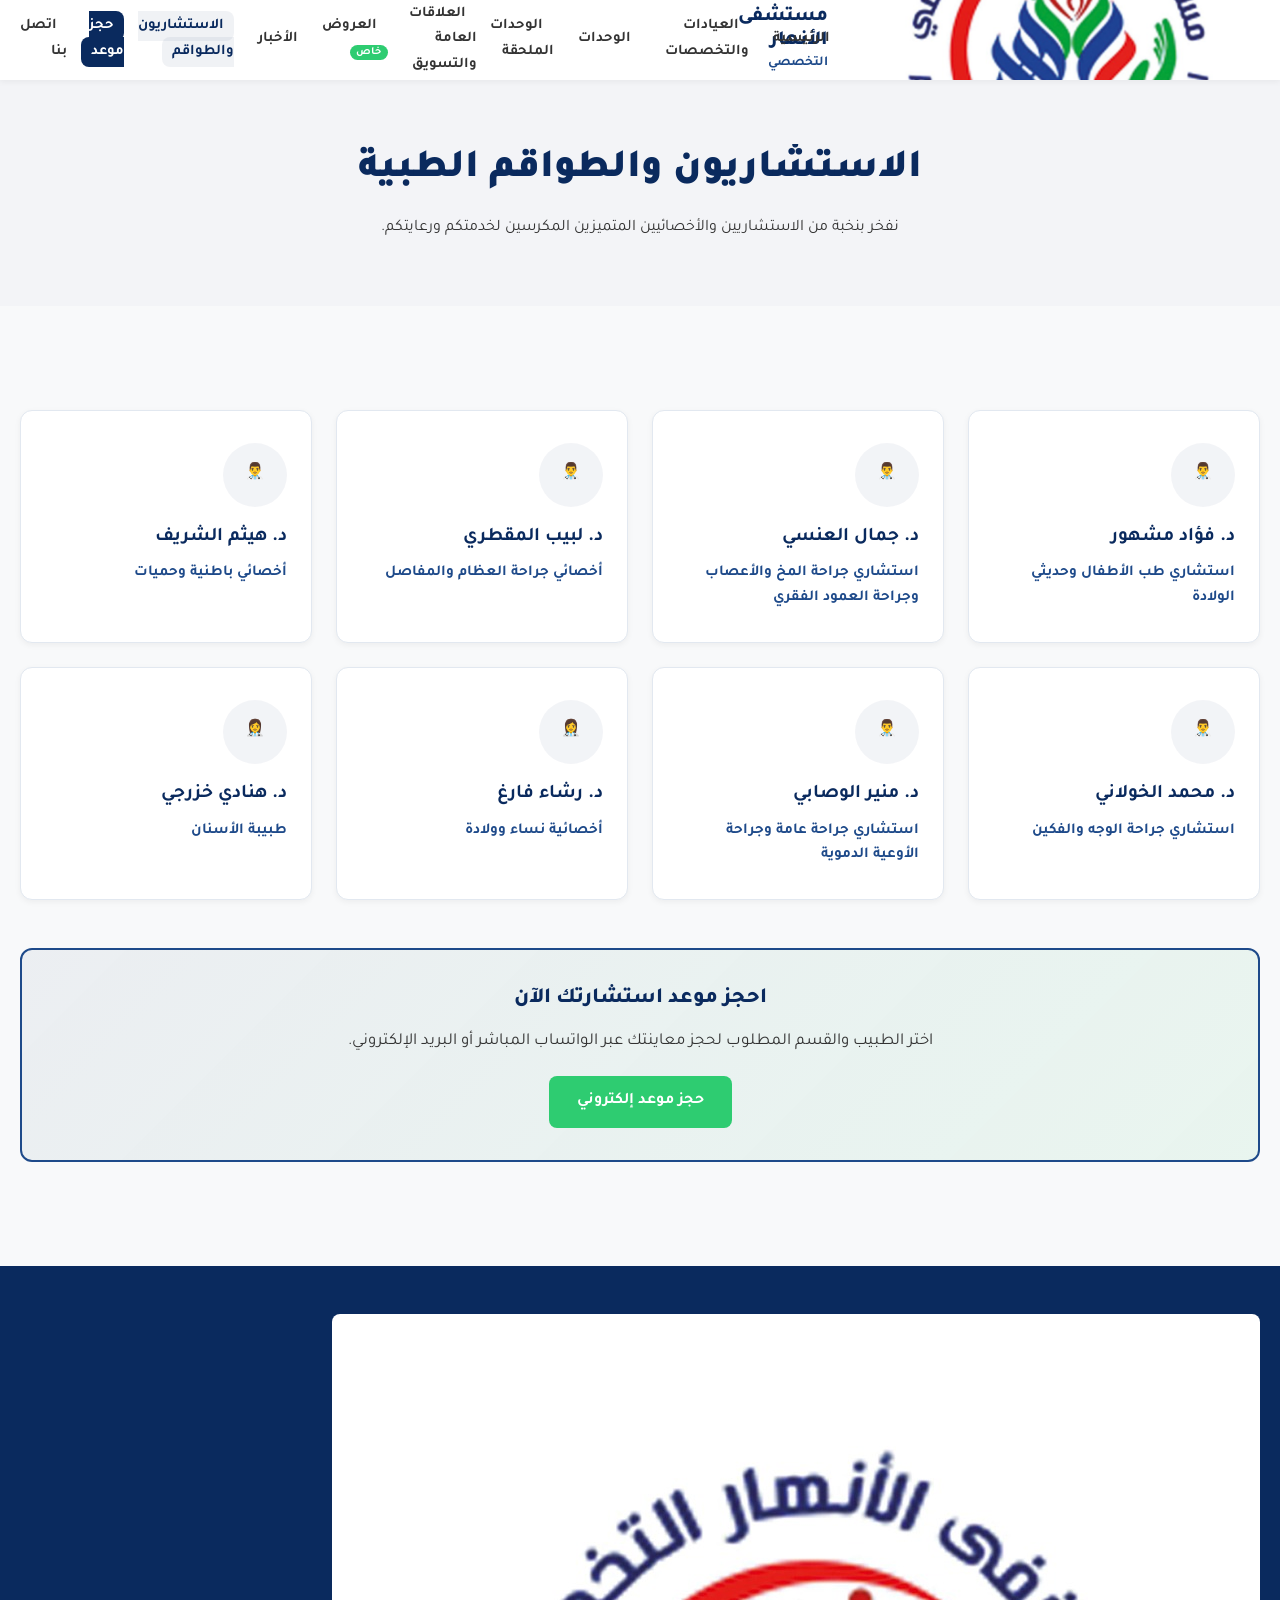
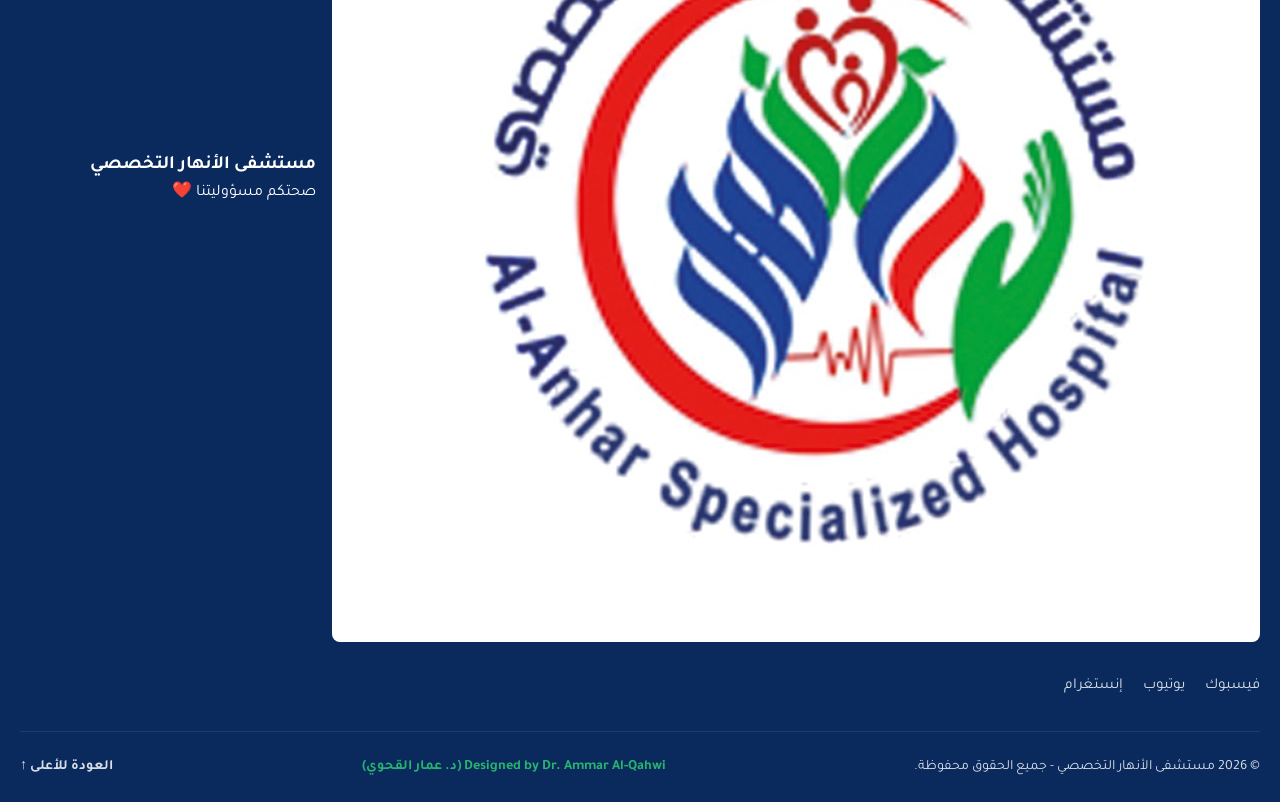
==== doctors.html @ 289a391f "Add files via upload رفع ملفات الموقع" ====
<!DOCTYPE html>
<html lang="ar" dir="rtl">
<head>
    <meta charset="UTF-8">
    <meta name="viewport" content="width=device-width, initial-scale=1.0">
    <meta name="theme-color" content="#0a2a5e">
    <meta name="description" content="الاستشاريون والطواقم الطبية بمستشفى الأنهار التخصصي - نخبة من أفضل الأطباء.">
    <title>الاستشاريون والطواقم | مستشفى الأنهار التخصصي</title>
    <!-- خط تجوال العربي -->
    <link rel="preconnect" href="https://fonts.googleapis.com">
    <link rel="preconnect" href="https://fonts.gstatic.com" crossorigin>
    <link href="https://fonts.googleapis.com/css2?family=Tajawal:wght@300;400;500;700;800;900&display=swap" rel="stylesheet">
    <!-- أيقونة الموقع -->
    <link rel="icon" type="image/jpeg" href="logo.jpg">
    <!-- استدعاء ملف التنسيقات الموحد -->
    <link rel="stylesheet" href="style.css?v=4">
</head>
<body>

    <!-- 1. القائمة العلوية الموحدة (10 روابط) -->
    <header class="header" id="top">
        <nav class="navbar container" aria-label="القائمة الرئيسية">
            <a href="index.html" class="brand">
                <img src="logo.jpg" alt="شعار مستشفى الأنهار التخصصي" class="brand-logo">
                <span>
                    <strong>مستشفى الأنهار</strong>
                    <small>التخصصي</small>
                </span>
            </a>
            <button class="menu-toggle" id="menuToggle" aria-label="فتح القائمة" aria-expanded="false" aria-controls="navLinks">
                <span></span><span></span><span></span>
            </button>
            <ul class="nav-links" id="navLinks">
                <li><a href="index.html">الرئيسية</a></li>
                <li><a href="clinics.html">العيادات والتخصصات</a></li>
                <li><a href="units.html">الوحدات</a></li>
                <li><a href="ancillary.html">الوحدات الملحقة</a></li>
                <li><a href="pr.html">العلاقات العامة والتسويق</a></li>
                <li><a href="offers.html" class="nav-offer-link">العروض <span class="nav-badge">خاص</span></a></li>
                <li><a href="news.html">الأخبار</a></li>
                <li><a href="doctors.html" class="nav-active">الاستشاريون والطواقم</a></li>
                <li><a href="index.html#appointment" class="btn-nav-highlight">حجز موعد</a></li>
                <li><a href="index.html#contact">اتصل بنا</a></li>
            </ul>
        </nav>
    </header>

    <!-- 2. عنوان الصفحة -->
    <section class="page-header section-padding bg-subtle">
        <div class="container text-center">
            <h1 class="hero-title" style="color: var(--primary-navy);">الاستشاريون والطواقم الطبية</h1>
            <p class="section-header p" style="max-width: 800px; margin: 0 auto;">
                نفخر بنخبة من الاستشاريين والأخصائيين المتميزين المكرسين لخدمتكم ورعايتكم.
            </p>
        </div>
    </section>

    <!-- 3. الأطباء الثمانية بالضبط بالترتيب والنص الدقيق المنصوص عليه -->
    <main class="section-padding">
        <div class="container">
            <div class="features-grid">
                
                <!-- طبيب 1 -->
                <div class="feature-card" style="text-align: right;">
                    <div class="feature-icon" style="margin: 0 0 1rem 0; color: var(--primary-navy);">👨‍⚕️</div>
                    <h3 style="color: var(--primary-navy);">د. فؤاد مشهور</h3>
                    <p style="font-weight: 700; color: var(--secondary-blue);">استشاري طب الأطفال وحديثي الولادة</p>
                </div>

                <!-- طبيب 2 -->
                <div class="feature-card" style="text-align: right;">
                    <div class="feature-icon" style="margin: 0 0 1rem 0; color: var(--primary-navy);">👨‍⚕️</div>
                    <h3 style="color: var(--primary-navy);">د. جمال العنسي</h3>
                    <p style="font-weight: 700; color: var(--secondary-blue);">استشاري جراحة المخ والأعصاب وجراحة العمود الفقري</p>
                </div>

                <!-- طبيب 3 -->
                <div class="feature-card" style="text-align: right;">
                    <div class="feature-icon" style="margin: 0 0 1rem 0; color: var(--primary-navy);">👨‍⚕️</div>
                    <h3 style="color: var(--primary-navy);">د. لبيب المقطري</h3>
                    <p style="font-weight: 700; color: var(--secondary-blue);">أخصائي جراحة العظام والمفاصل</p>
                </div>

                <!-- طبيب 4 -->
                <div class="feature-card" style="text-align: right;">
                    <div class="feature-icon" style="margin: 0 0 1rem 0; color: var(--primary-navy);">👨‍⚕️</div>
                    <h3 style="color: var(--primary-navy);">د. هيثم الشريف</h3>
                    <p style="font-weight: 700; color: var(--secondary-blue);">أخصائي باطنية وحميات</p>
                </div>

                <!-- طبيب 5 -->
                <div class="feature-card" style="text-align: right;">
                    <div class="feature-icon" style="margin: 0 0 1rem 0; color: var(--primary-navy);">👨‍⚕️</div>
                    <h3 style="color: var(--primary-navy);">د. محمد الخولاني</h3>
                    <p style="font-weight: 700; color: var(--secondary-blue);">استشاري جراحة الوجه والفكين</p>
                </div>

                <!-- طبيب 6 -->
                <div class="feature-card" style="text-align: right;">
                    <div class="feature-icon" style="margin: 0 0 1rem 0; color: var(--primary-navy);">👨‍⚕️</div>
                    <h3 style="color: var(--primary-navy);">د. منير الوصابي</h3>
                    <p style="font-weight: 700; color: var(--secondary-blue);">استشاري جراحة عامة وجراحة الأوعية الدموية</p>
                </div>

                <!-- طبيبة 7 -->
                <div class="feature-card" style="text-align: right;">
                    <div class="feature-icon" style="margin: 0 0 1rem 0; color: var(--accent-green);">👩‍⚕️</div>
                    <h3 style="color: var(--primary-navy);">د. رشاء فارغ</h3>
                    <p style="font-weight: 700; color: var(--secondary-blue);">أخصائية نساء وولادة</p>
                </div>

                <!-- طبيبة 8 -->
                <div class="feature-card" style="text-align: right;">
                    <div class="feature-icon" style="margin: 0 0 1rem 0; color: var(--accent-green);">👩‍⚕️</div>
                    <h3 style="color: var(--primary-navy);">د. هنادي خزرجي</h3>
                    <p style="font-weight: 700; color: var(--secondary-blue);">طبيبة الأسنان</p>
                </div>

            </div>

            <div class="units-callout" style="margin-top: 3rem;">
                <h3>احجز موعد استشارتك الآن</h3>
                <p>اختر الطبيب والقسم المطلوب لحجز معاينتك عبر الواتساب المباشر أو البريد الإلكتروني.</p>
                <a href="index.html#appointment" class="btn btn-primary">حجز موعد إلكتروني</a>
            </div>
        </div>
    </main>

    <!-- 4. الترويسة السفلية الموحدة (Footer) -->
    <footer class="footer">
        <div class="container footer-content">
            <div class="footer-brand">
                <img src="logo.jpg" alt="شعار المستشفى" class="footer-logo">
                <div>
                    <h3>مستشفى الأنهار التخصصي</h3>
                    <p>صحتكم مسؤوليتنا ❤️</p>
                </div>
            </div>
            <div class="footer-social">
                <a href="https://www.facebook.com/share/184HiWcWcP/" target="_blank" rel="noopener noreferrer">فيسبوك</a>
                <a href="https://youtube.com" target="_blank" rel="noopener noreferrer">يوتيوب</a>
                <a href="https://instagram.com" target="_blank" rel="noopener noreferrer">إنستغرام</a>
            </div>
            <div class="footer-bottom">
                <p>© 2026 مستشفى الأنهار التخصصي - جميع الحقوق محفوظة.</p>
                <p class="designer-credit">Designed by Dr. Ammar Al-Qahwi (د. عمار القحوي)</p>
                <a href="#top" class="back-to-top">العودة للأعلى ↑</a>
            </div>
        </div>
    </footer>

    <script src="script.js?v=4"></script>
</body>
</html>
---- style.css ----
/* ==========================================================================
   مستشفى الأنهار التخصصي | Al-Anhar Specialized Hospital
   ملف التنسيقات الرئيسي الموحد - style.css
   ========================================================================== */

@import url('https://fonts.googleapis.com/css2?family=Tajawal:wght@300;400;500;700;800;900&display=swap');

:root {
    --primary-navy: #0a2a5e;
    --secondary-blue: #1e4a8a;
    --accent-green: #2ecc71;
    --bg-light: #f8f9fa;
    --text-main: #333333;
    --white: #ffffff;
    --border-color: #e2e8f0;
    --shadow-sm: 0 2px 6px rgba(0, 0, 0, 0.05);
    --shadow-md: 0 8px 20px rgba(10, 42, 94, 0.08);
    --shadow-lg: 0 12px 28px rgba(10, 42, 94, 0.15);
    --radius-sm: 8px;
    --radius-md: 12px;
    --radius-lg: 18px;
    --transition-fast: 0.25s ease;
    --font-main: 'Tajawal', -apple-system, BlinkMacSystemFont, sans-serif;
}

*, *::before, *::after {
    box-sizing: border-box;
    margin: 0;
    padding: 0;
}

html {
    scroll-behavior: smooth;
    font-size: 16px;
}

body {
    font-family: var(--font-main);
    background-color: var(--bg-light);
    color: var(--text-main);
    direction: rtl;
    text-align: right;
    line-height: 1.6;
    overflow-x: hidden;
}

.container {
    width: 100%;
    max-width: 1200px;
    margin: 0 auto;
    padding: 0 1.25rem;
}

.section-padding {
    padding: 4rem 0;
}

/* --- الهيدر وشريط التنقل --- */
.header {
    position: sticky;
    top: 0;
    z-index: 1000;
    background-color: var(--white);
    box-shadow: var(--shadow-sm);
    transition: all var(--transition-fast);
}

.header.scrolled {
    box-shadow: var(--shadow-md);
}

.navbar {
    display: flex;
    align-items: center;
    justify-content: space-between;
    height: 80px;
}

.brand {
    display: flex;
    align-items: center;
    gap: 0.75rem;
    text-decoration: none;
    color: var(--primary-navy);
}

.brand-logo {
    height: 52px;
    width: auto;
    object-fit: contain;
}

.brand span {
    display: flex;
    flex-direction: column;
}

.brand strong {
    font-size: 1.25rem;
    font-weight: 800;
    line-height: 1.2;
}

.brand small {
    font-size: 0.85rem;
    color: var(--secondary-blue);
    font-weight: 700;
}

.nav-links {
    display: flex;
    align-items: center;
    list-style: none;
    gap: 0.85rem;
}

.nav-links a {
    text-decoration: none;
    color: var(--text-main);
    font-weight: 600;
    font-size: 0.92rem;
    padding: 0.5rem 0.65rem;
    border-radius: var(--radius-sm);
    transition: all var(--transition-fast);
}

.nav-links a:hover,
.nav-links a.nav-active {
    color: var(--primary-navy);
    background-color: rgba(10, 42, 94, 0.06);
}

.nav-badge {
    background-color: var(--accent-green);
    color: var(--white);
    font-size: 0.68rem;
    padding: 0.15rem 0.4rem;
    border-radius: 10px;
    font-weight: 700;
}

.btn-nav-highlight {
    background-color: var(--primary-navy) !important;
    color: var(--white) !important;
    border-radius: var(--radius-sm) !important;
}

.btn-nav-highlight:hover {
    background-color: var(--secondary-blue) !important;
}

/* القائمة المتنقلة للموبايل */
.menu-toggle {
    display: none;
    flex-direction: column;
    justify-content: space-between;
    width: 30px;
    height: 22px;
    background: transparent;
    border: none;
    cursor: pointer;
}

.menu-toggle span {
    width: 100%;
    height: 3px;
    background-color: var(--primary-navy);
    border-radius: 2px;
    transition: all var(--transition-fast);
}

/* --- واجهة الهيرو (Hero Section) --- */
.hero {
    background: linear-gradient(135deg, var(--primary-navy) 0%, var(--secondary-blue) 100%);
    color: var(--white);
    padding: 5rem 0;
    position: relative;
}

.hero-content {
    max-width: 800px;
}

.hero-badge {
    display: inline-block;
    background-color: rgba(46, 204, 113, 0.2);
    color: var(--accent-green);
    padding: 0.4rem 1rem;
    border-radius: 20px;
    font-size: 0.9rem;
    font-weight: 700;
    margin-bottom: 1.25rem;
    border: 1px solid var(--accent-green);
}

.hero-title {
    font-size: 2.5rem;
    font-weight: 900;
    line-height: 1.3;
    margin-bottom: 1.25rem;
}

.hero-subtitle {
    font-size: 1.15rem;
    opacity: 0.92;
    margin-bottom: 2rem;
    line-height: 1.8;
}

.hero-buttons {
    display: flex;
    gap: 1rem;
    flex-wrap: wrap;
}

.btn {
    display: inline-flex;
    align-items: center;
    justify-content: center;
    padding: 0.85rem 1.75rem;
    font-size: 1rem;
    font-weight: 700;
    border-radius: var(--radius-sm);
    text-decoration: none;
    transition: all var(--transition-fast);
    cursor: pointer;
    border: none;
}

.btn-primary {
    background-color: var(--accent-green);
    color: var(--white);
}

.btn-primary:hover {
    background-color: #27ae60;
    transform: translateY(-2px);
    box-shadow: 0 4px 12px rgba(46, 204, 113, 0.3);
}

.btn-outline {
    background-color: transparent;
    color: var(--white);
    border: 2px solid var(--white);
}

.btn-outline:hover {
    background-color: var(--white);
    color: var(--primary-navy);
}

/* --- قسم لماذا تختارنا --- */
.section-header h2 {
    font-size: 2rem;
    color: var(--primary-navy);
    font-weight: 800;
    margin-bottom: 0.5rem;
}

.section-header p {
    color: #666666;
    font-size: 1.05rem;
}

.text-center { text-align: center; }
.text-white { color: var(--white) !important; }
.text-white h2 { color: var(--white) !important; }
.text-white p { color: rgba(255, 255, 255, 0.85) !important; }

.features-grid {
    display: grid;
    grid-template-columns: repeat(auto-fit, minmax(240px, 1fr));
    gap: 1.5rem;
    margin-top: 2.5rem;
}

.feature-card {
    background-color: var(--white);
    padding: 2rem 1.5rem;
    border-radius: var(--radius-md);
    box-shadow: var(--shadow-sm);
    border: 1px solid var(--border-color);
    text-align: center;
    transition: all var(--transition-fast);
}

.feature-card:hover {
    transform: translateY(-5px);
    box-shadow: var(--shadow-md);
    border-color: var(--secondary-blue);
}

.feature-icon {
    width: 64px;
    height: 64px;
    background-color: rgba(10, 42, 94, 0.05);
    color: var(--primary-navy);
    border-radius: 50%;
    display: flex;
    align-items: center;
    justify-content: center;
    margin: 0 auto 1.25rem;
}

.feature-card h3 {
    font-size: 1.2rem;
    color: var(--primary-navy);
    margin-bottom: 0.5rem;
}

.feature-card p {
    color: #666;
    font-size: 0.95rem;
}

/* --- قسم خدمات 24/7 الجديد --- */
.services-247 {
    background: linear-gradient(135deg, #0a2a5e 0%, #1e4a8a 100%);
    color: var(--white);
}

.status-indicator {
    display: inline-flex;
    align-items: center;
    gap: 0.5rem;
    background-color: rgba(255, 255, 255, 0.1);
    padding: 0.35rem 0.9rem;
    border-radius: 20px;
    margin-bottom: 1rem;
}

.pulse-dot {
    width: 10px;
    height: 10px;
    background-color: var(--accent-green);
    border-radius: 50%;
    box-shadow: 0 0 0 rgba(46, 204, 113, 0.7);
    animation: pulse 1.8s infinite;
}

@keyframes pulse {
    0% { box-shadow: 0 0 0 0 rgba(46, 204, 113, 0.7); }
    70% { box-shadow: 0 0 0 10px rgba(46, 204, 113, 0); }
    100% { box-shadow: 0 0 0 0 rgba(46, 204, 113, 0); }
}

.status-text {
    font-size: 0.85rem;
    font-weight: 700;
    color: var(--accent-green);
}

.services-grid-247 {
    display: grid;
    grid-template-columns: repeat(auto-fit, minmax(250px, 1fr));
    gap: 1.5rem;
    margin-top: 2.5rem;
}

.card-247 {
    background-color: rgba(255, 255, 255, 0.06);
    border: 1px solid rgba(255, 255, 255, 0.12);
    padding: 2rem 1.5rem;
    border-radius: var(--radius-md);
    transition: all var(--transition-fast);
}

.card-247:hover {
    background-color: rgba(255, 255, 255, 0.12);
    transform: translateY(-4px);
}

.card-icon-247 {
    margin-bottom: 1rem;
}

.card-247 h3 {
    font-size: 1.25rem;
    color: var(--white);
    margin-bottom: 0.6rem;
}

.card-247 p {
    color: rgba(255, 255, 255, 0.85);
    font-size: 0.95rem;
    line-height: 1.6;
}

/* --- قسم حجز المواعيد --- */
.appointment-wrapper {
    display: grid;
    grid-template-columns: 2fr 1fr;
    gap: 2rem;
    align-items: start;
}

.appointment-form-container {
    background-color: var(--white);
    padding: 2.5rem;
    border-radius: var(--radius-lg);
    box-shadow: var(--shadow-md);
    border: 1px solid var(--border-color);
}

.form-grid {
    display: grid;
    grid-template-columns: repeat(2, 1fr);
    gap: 1.25rem;
    margin-top: 1.5rem;
}

.form-group {
    display: flex;
    flex-direction: column;
    gap: 0.4rem;
}

.form-group label {
    font-weight: 700;
    font-size: 0.92rem;
    color: var(--primary-navy);
}

.required { color: #e74c3c; }

.form-control {
    padding: 0.75rem 1rem;
    border: 1px solid var(--border-color);
    border-radius: var(--radius-sm);
    font-family: inherit;
    font-size: 0.95rem;
    outline: none;
    transition: border-color var(--transition-fast);
}

.form-control:focus {
    border-color: var(--secondary-blue);
    box-shadow: 0 0 0 3px rgba(30, 74, 138, 0.1);
}

.form-actions {
    display: flex;
    gap: 1rem;
    margin-top: 1.5rem;
    flex-wrap: wrap;
}

.btn-whatsapp-submit {
    background-color: #25D366;
    color: var(--white);
    flex: 1;
    min-width: 200px;
}

.btn-whatsapp-submit:hover {
    background-color: #1ebd56;
}

.btn-email-submit {
    background-color: var(--primary-navy);
    color: var(--white);
    flex: 1;
    min-width: 200px;
}

.btn-email-submit:hover {
    background-color: var(--secondary-blue);
}

.appointment-info-card {
    background-color: var(--white);
    padding: 2rem;
    border-radius: var(--radius-md);
    border: 1px solid var(--border-color);
    box-shadow: var(--shadow-sm);
}

.appointment-info-card h3 {
    color: var(--primary-navy);
    margin-bottom: 1rem;
    font-size: 1.2rem;
}

.contact-info-list {
    list-style: none;
    display: flex;
    flex-direction: column;
    gap: 0.85rem;
    margin-top: 1rem;
    font-size: 0.95rem;
}

.contact-info-list a {
    color: var(--secondary-blue);
    text-decoration: none;
    font-weight: 700;
}

/* --- كروت الاختصارات (Teasers) --- */
.bg-subtle { background-color: rgba(10, 42, 94, 0.02); }

.teasers-grid {
    display: grid;
    grid-template-columns: repeat(auto-fit, minmax(280px, 1fr));
    gap: 1.5rem;
}

.teaser-card {
    background-color: var(--white);
    padding: 1.75rem;
    border-radius: var(--radius-md);
    border: 1px solid var(--border-color);
    box-shadow: var(--shadow-sm);
}

.teaser-card h3 {
    color: var(--primary-navy);
    margin-bottom: 0.5rem;
}

.teaser-card p {
    color: #666;
    font-size: 0.95rem;
    margin-bottom: 1rem;
}

.link-arrow {
    color: var(--secondary-blue);
    font-weight: 700;
    text-decoration: none;
}

/* --- قسم الاتصال والخريطة --- */
.contact-grid {
    display: grid;
    grid-template-columns: 1fr 1fr;
    gap: 2rem;
    margin-top: 2rem;
}

.contact-cards {
    display: grid;
    grid-template-columns: 1fr 1fr;
    gap: 1rem;
}

.contact-card {
    background-color: var(--white);
    padding: 1.25rem;
    border-radius: var(--radius-sm);
    border: 1px solid var(--border-color);
    display: flex;
    align-items: center;
    gap: 0.85rem;
}

.contact-card-icon {
    font-size: 1.5rem;
}

.contact-card h4 {
    font-size: 0.95rem;
    color: var(--primary-navy);
}

.contact-card p, .contact-card a {
    font-size: 0.88rem;
    color: #555;
    text-decoration: none;
}

.map-container {
    border-radius: var(--radius-md);
    overflow: hidden;
    min-height: 280px;
    border: 1px solid var(--border-color);
}

/* --- صفحة الوحدات (units.html) والتنسيق الجراحي --- */
.units-callout {
    background: linear-gradient(135deg, rgba(10, 42, 94, 0.05) 0%, rgba(46, 204, 113, 0.08) 100%);
    border: 2px solid var(--secondary-blue);
    border-radius: var(--radius-md);
    padding: 2rem;
    margin-bottom: 2.5rem;
    text-align: center;
}

.units-callout h3 {
    color: var(--primary-navy);
    font-size: 1.35rem;
    margin-bottom: 0.75rem;
    font-weight: 800;
}

.units-callout p {
    color: var(--text-main);
    font-size: 1.05rem;
    max-width: 900px;
    margin: 0 auto 1.25rem;
}

/* التبويبات السباعية (Seven Tabs) */
.tabs-navigation {
    display: flex;
    gap: 0.5rem;
    border-bottom: 2px solid var(--border-color);
    overflow-x: auto;
    padding-bottom: 0.5rem;
    margin-bottom: 2rem;
    scrollbar-width: thin;
}

.tab-btn {
    padding: 0.85rem 1.25rem;
    background: transparent;
    border: none;
    font-family: inherit;
    font-size: 0.98rem;
    font-weight: 700;
    color: #666;
    cursor: pointer;
    white-space: nowrap;
    border-radius: var(--radius-sm);
    transition: all var(--transition-fast);
}

.tab-btn:hover {
    color: var(--primary-navy);
    background-color: rgba(10, 42, 94, 0.05);
}

.tab-btn.active {
    color: var(--white);
    background-color: var(--primary-navy);
}

.tab-panel {
    display: none;
}

.tab-panel.active {
    display: block;
    animation: fadeIn 0.3s ease;
}

@keyframes fadeIn {
    from { opacity: 0; transform: translateY(6px); }
    to { opacity: 1; transform: translateY(0); }
}

.units-grid {
    display: grid;
    grid-template-columns: repeat(auto-fill, minmax(260px, 1fr));
    gap: 1.25rem;
}

.unit-item-card {
    background-color: var(--white);
    padding: 1.5rem;
    border-radius: var(--radius-sm);
    border: 1px solid var(--border-color);
    box-shadow: var(--shadow-sm);
    display: flex;
    align-items: center;
    gap: 1rem;
}

.unit-item-card h4 {
    color: var(--primary-navy);
    font-size: 1.05rem;
}

/* --- الفوتر (Footer) --- */
.footer {
    background-color: var(--primary-navy);
    color: var(--white);
    padding: 3rem 0 1.5rem;
}

.footer-content {
    display: flex;
    flex-direction: column;
    gap: 2rem;
}

.footer-brand {
    display: flex;
    align-items: center;
    gap: 1rem;
}

.footer-logo {
    height: 60px;
    width: auto;
    background: var(--white);
    padding: 4px;
    border-radius: 8px;
}

.footer-social {
    display: flex;
    gap: 1.25rem;
}

.footer-social a {
    color: var(--white);
    text-decoration: none;
    font-size: 0.95rem;
    opacity: 0.85;
}

.footer-social a:hover { opacity: 1; }

.footer-bottom {
    border-top: 1px solid rgba(255, 255, 255, 0.1);
    padding-top: 1.5rem;
    display: flex;
    justify-content: space-between;
    align-items: center;
    flex-wrap: wrap;
    gap: 1rem;
    font-size: 0.88rem;
    opacity: 0.85;
}

.designer-credit {
    color: var(--accent-green);
    font-weight: 700;
}

.back-to-top {
    color: var(--white);
    text-decoration: none;
    font-weight: 700;
}

/* --- التجاوب مع مختلف الشاشات (Responsive) --- */
@media (max-width: 992px) {
    .appointment-wrapper, .contact-grid { grid-template-columns: 1fr; }
    .hero-title { font-size: 2rem; }
}

@media (max-width: 768px) {
    .menu-toggle { display: flex; }
    .nav-links {
        position: absolute;
        top: 80px;
        right: 0;
        left: 0;
        background-color: var(--white);
        flex-direction: column;
        padding: 1.5rem;
        gap: 0.5rem;
        box-shadow: var(--shadow-md);
        display: none;
    }
    .nav-links.active { display: flex; }
    .form-grid, .contact-cards { grid-template-columns: 1fr; }
    .appointment-form-container { padding: 1.5rem; }
    .hero-buttons { flex-direction: column; }
    .btn { width: 100%; }
/* ==================== منع التمرير الأفقي - تثبيت الصفحة ==================== */

html, body {
    overflow-x: hidden !important;
    max-width: 100% !important;
    width: 100% !important;
    position: relative;
}

/* إصلاح عنصر الجزيئات في الـ Hero (السبب الرئيسي) */
.hero {
    overflow: hidden !important;
}

.hero::before {
    width: 150% !important;
    height: 150% !important;
    left: -25% !important;
    top: -25% !important;
    animation: none !important;
}

/* إصلاح تأثير reveal-left */
.reveal-left {
    transform: translateX(0) !important;
    opacity: 1 !important;
}

/* منع أي عنصر من تجاوز حدود الشاشة */
section,
.container,
.hero-container {
    max-width: 100% !important;
    overflow-x: hidden;
}

/* منع الصور من تجاوز الحدود */
img {
    max-width: 100% !important;
    height: auto;
}
}
/* ==================== إصلاحات الهاتف ومنع حركة الصفحة ==================== */

/* 1. منع التمرير الأفقي نهائياً */
html, body {
    overflow-x: hidden !important;
    max-width: 100% !important;
    width: 100% !important;
    position: relative;
}

/* 2. إصلاح تأثير reveal-left الذي يدفع الصفحة لليمين */
.reveal-left {
    transform: translateX(0) !important;
    opacity: 1 !important;
}

/* 3. منع الجزيئات الطائرة في الـ Hero من تجاوز حدود الشاشة */
.hero {
    overflow: hidden !important;
    width: 100% !important;
    max-width: 100vw !important;
}

.hero::before {
    width: 100% !important;
    height: 100% !important;
    left: 0 !important;
    top: 0 !important;
    animation: none !important; /* إيقاف حركة الجزيئات */
}

/* 4. إصلاح جميع العناصر داخل الصفحة */
section, .container, .hero-container, main {
    max-width: 100% !important;
    overflow-x: hidden;
    box-sizing: border-box;
}

/* 5. منع الصور من تجاوز حدود الشاشة */
img {
    max-width: 100% !important;
    height: auto !important;
}

/* ==================== إصلاحات خاصة بالهاتف (Responsive) ==================== */

@media (max-width: 768px) {
    /* تصغير حجم العناوين لتناسب شاشة الهاتف */
    .hero-title {
        font-size: 1.5rem !important;
        line-height: 1.4 !important;
    }

    .hero-subtitle {
        font-size: 0.95rem !important;
        padding: 0 10px;
    }

    /* إصلاح قسم القيم والرؤية (صورة ونص) ليكون عمودياً */
    .values-block, 
    .values-block.reverse {
        flex-direction: column !important;
        gap: 1.5rem !important;
        margin-bottom: 3rem !important;
    }

    .values-image-card img {
        height: 220px !important;
    }

    /* إصلاح قسم الخدمات 24 ساعة */
    .services-grid-247 {
        grid-template-columns: 1fr !important;
        gap: 1rem !important;
    }

    /* إصلاح نموذج الحجز */
    .appointment-wrapper {
        grid-template-columns: 1fr !important;
    }
    
    .form-grid {
        grid-template-columns: 1fr !important;
    }

    /* إصلاح قسم اتصل بنا والخريطة */
    .contact-grid {
        grid-template-columns: 1fr !important;
    }

    .map-container iframe {
        min-height: 300px !important;
    }

    /* إصلاح قسم "لماذا نحن" */
    .features-grid {
        grid-template-columns: 1fr !important;
    }
}
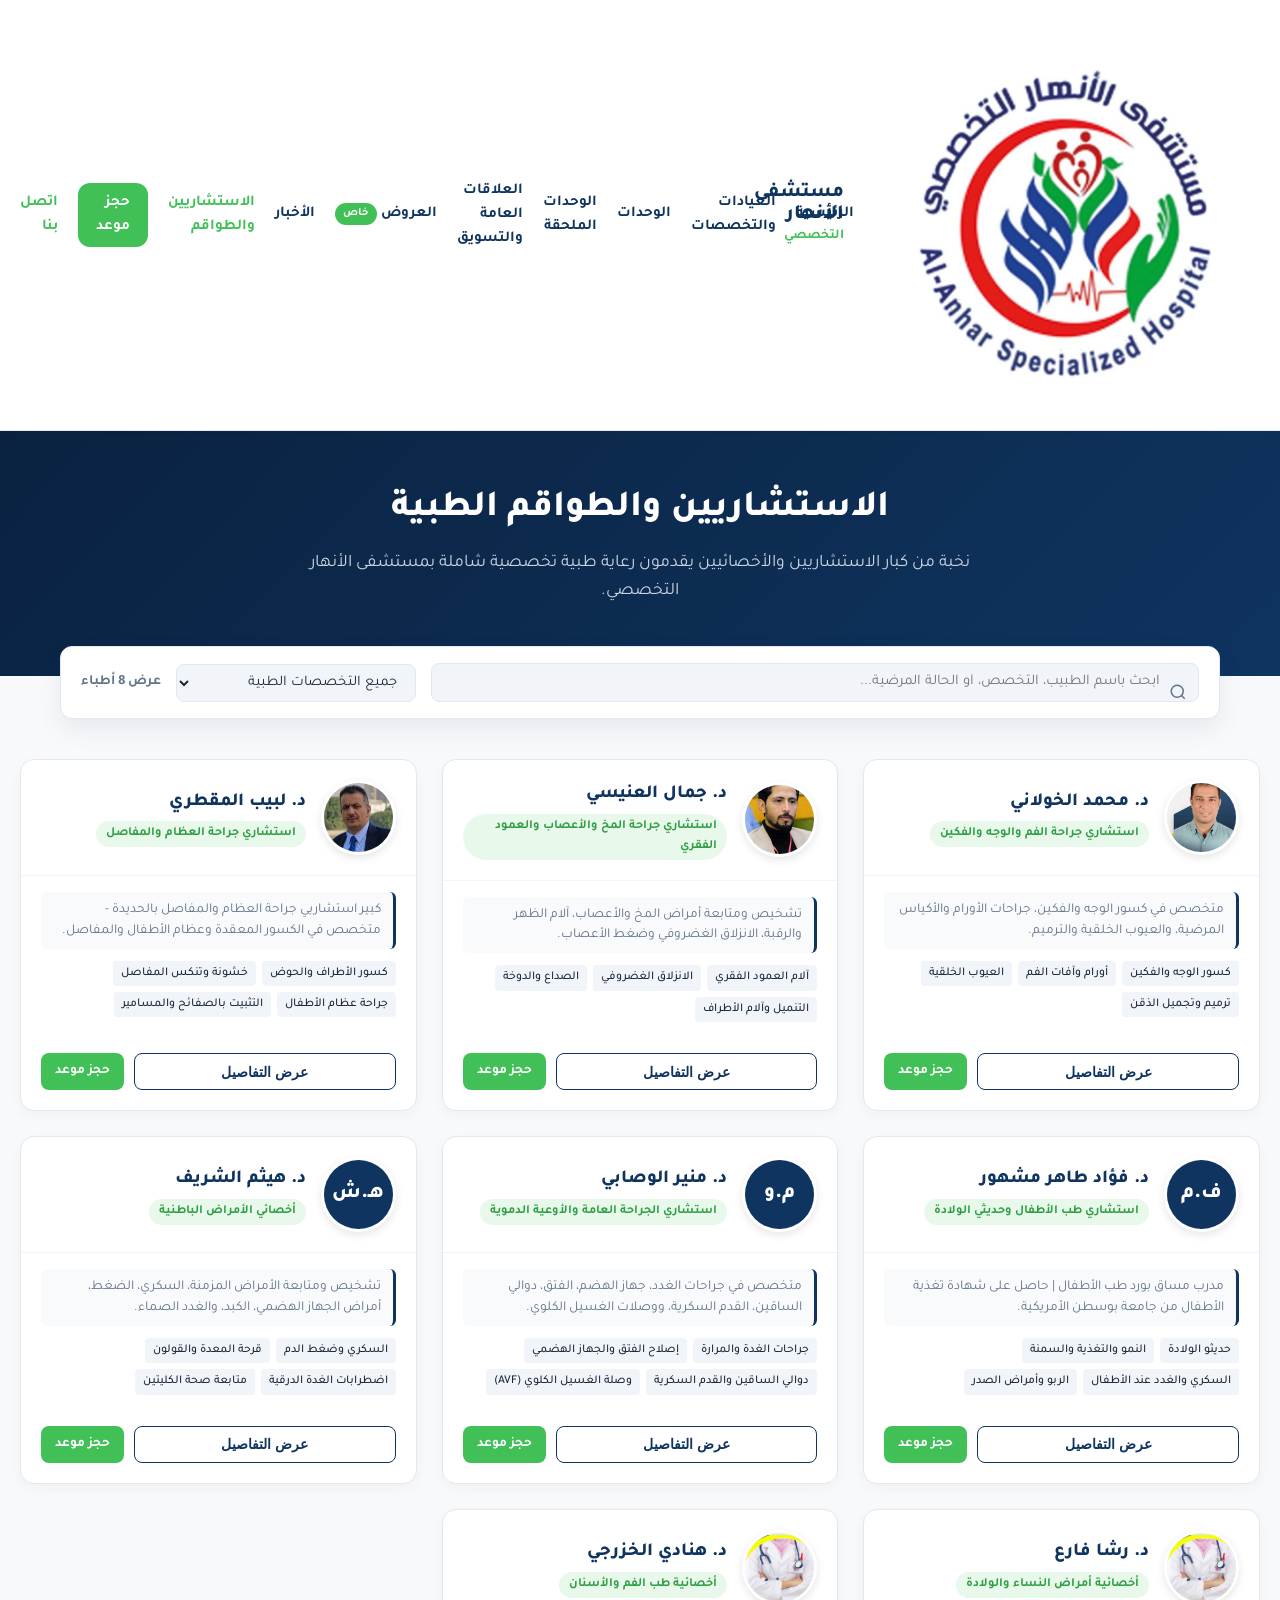
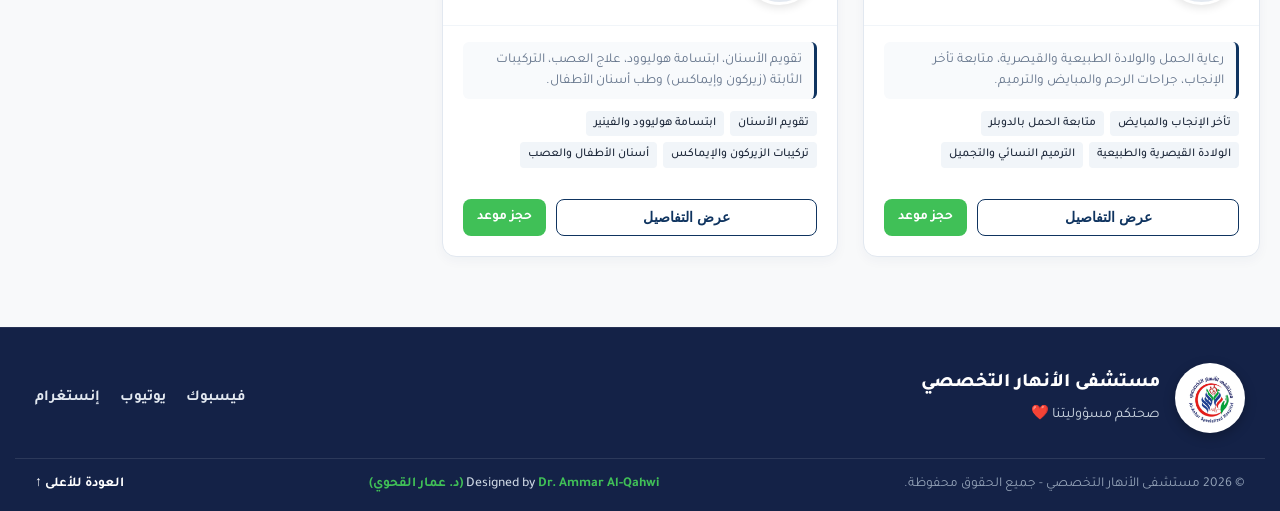
==== commit 72a00e3d: "Add files via upload C" ====
--- a/doctors.html
+++ b/doctors.html
@@ -3,152 +3,1366 @@
 <head>
     <meta charset="UTF-8">
     <meta name="viewport" content="width=device-width, initial-scale=1.0">
-    <meta name="theme-color" content="#0a2a5e">
-    <meta name="description" content="الاستشاريون والطواقم الطبية بمستشفى الأنهار التخصصي - نخبة من أفضل الأطباء.">
-    <title>الاستشاريون والطواقم | مستشفى الأنهار التخصصي</title>
-    <!-- خط تجوال العربي -->
+    <title>الاستشاريين والطواقم | مستشفى الأنهار التخصصي</title>
+    <meta name="description" content="دليل الأطباء والاستشاريين بمستشفى الأنهار التخصصي بالحديدة - تعرف على أطبائنا وتخصصاتهم والخدمات والحالات التي يناظرونها.">
+    
+    <!-- الخطوط المعتمدة في الموقع -->
     <link rel="preconnect" href="https://fonts.googleapis.com">
     <link rel="preconnect" href="https://fonts.gstatic.com" crossorigin>
-    <link href="https://fonts.googleapis.com/css2?family=Tajawal:wght@300;400;500;700;800;900&display=swap" rel="stylesheet">
-    <!-- أيقونة الموقع -->
-    <link rel="icon" type="image/jpeg" href="logo.jpg">
-    <!-- استدعاء ملف التنسيقات الموحد -->
-    <link rel="stylesheet" href="style.css?v=4">
+    <link href="https://fonts.googleapis.com/css2?family=Tajawal:wght@400;500;700;800&display=swap" rel="stylesheet">
+    
+    <!-- ملف CSS الرئيسي للموقع -->
+    <link rel="stylesheet" href="style.css">
+
+    <style>
+        :root {
+            --anhar-navy: #0f3460;
+            --anhar-dark: #0a2240;
+            --anhar-footer-bg: #142247;
+            --anhar-green: #40c057;
+            --anhar-green-dark: #2f9e44;
+            --anhar-bg-light: #f8fafc;
+            --anhar-border: #e2e8f0;
+            --text-dark: #1e293b;
+            --text-gray: #64748b;
+        }
+
+        html {
+            scroll-behavior: smooth;
+        }
+
+        /* --- الهيدر وسرويسة الموقع الرسمية --- */
+        .site-header {
+            background-color: #ffffff;
+            box-shadow: 0 2px 10px rgba(0,0,0,0.06);
+            position: sticky;
+            top: 0;
+            z-index: 1000;
+            border-bottom: 1px solid var(--anhar-border);
+        }
+
+        .header-container {
+            max-width: 1300px;
+            margin: 0 auto;
+            padding: 12px 20px;
+            display: flex;
+            align-items: center;
+            justify-content: space-between;
+        }
+
+        .brand-logo-area {
+            display: flex;
+            align-items: center;
+            gap: 10px;
+            text-decoration: none;
+        }
+
+        .brand-logo-img {
+            height: 52px;
+            width: auto;
+            object-fit: contain;
+        }
+
+        .brand-titles {
+            display: flex;
+            flex-direction: column;
+        }
+
+        .brand-name-main {
+            font-size: 1.25rem;
+            font-weight: 800;
+            color: var(--anhar-navy);
+            line-height: 1.1;
+        }
+
+        .brand-name-sub {
+            font-size: 0.85rem;
+            color: var(--anhar-green);
+            font-weight: 700;
+        }
+
+        /* القائمة العلوية */
+        .main-navbar {
+            display: flex;
+            align-items: center;
+        }
+
+        .nav-list-menu {
+            display: flex;
+            align-items: center;
+            gap: 20px;
+            list-style: none;
+            margin: 0;
+            padding: 0;
+        }
+
+        .nav-list-menu li a {
+            text-decoration: none;
+            color: var(--anhar-navy);
+            font-weight: 700;
+            font-size: 0.95rem;
+            transition: color 0.2s ease;
+            position: relative;
+            display: inline-flex;
+            align-items: center;
+            gap: 4px;
+        }
+
+        .nav-list-menu li a:hover,
+        .nav-list-menu li a.active {
+            color: var(--anhar-green);
+        }
+
+        .badge-special {
+            background-color: var(--anhar-green);
+            color: #ffffff;
+            font-size: 0.7rem;
+            font-weight: 700;
+            padding: 2px 8px;
+            border-radius: 12px;
+            display: inline-block;
+        }
+
+        .btn-header-appointment {
+            background-color: var(--anhar-green);
+            color: #ffffff !important;
+            padding: 8px 18px;
+            border-radius: 12px;
+            font-weight: 700 !important;
+            transition: background 0.2s ease !important;
+        }
+
+        .btn-header-appointment:hover {
+            background-color: var(--anhar-green-dark);
+        }
+
+        .btn-header-contact {
+            color: var(--anhar-green) !important;
+            font-weight: 700;
+        }
+
+        .mobile-toggle {
+            display: none;
+            background: none;
+            border: none;
+            font-size: 1.5rem;
+            color: var(--anhar-navy);
+            cursor: pointer;
+        }
+
+        /* --- واجهة المحتوى الرئيسي للأطباء --- */
+        .page-hero-header {
+            background: linear-gradient(135deg, var(--anhar-dark) 0%, var(--anhar-navy) 100%);
+            color: #ffffff;
+            padding: 50px 20px 70px;
+            text-align: center;
+        }
+
+        .page-hero-header h1 {
+            font-size: 2.3rem;
+            font-weight: 800;
+            margin-bottom: 10px;
+            color: #ffffff;
+        }
+
+        .page-hero-header p {
+            font-size: 1.1rem;
+            color: #cbd5e1;
+            max-width: 700px;
+            margin: 0 auto;
+        }
+
+        .doctors-filter-wrapper {
+            max-width: 1200px;
+            margin: -30px auto 40px;
+            padding: 0 20px;
+            position: relative;
+            z-index: 10;
+        }
+
+        .doctors-filter-card {
+            background: #ffffff;
+            border-radius: 12px;
+            padding: 16px 20px;
+            box-shadow: 0 10px 25px rgba(15, 52, 96, 0.08);
+            border: 1px solid var(--anhar-border);
+            display: flex;
+            flex-wrap: wrap;
+            gap: 15px;
+            align-items: center;
+            justify-content: space-between;
+        }
+
+        .search-input-group {
+            flex: 1 1 300px;
+            position: relative;
+        }
+
+        .search-input-group input {
+            width: 100%;
+            padding: 10px 38px 10px 14px;
+            border-radius: 8px;
+            border: 1px solid var(--anhar-border);
+            background-color: #f1f5f9;
+            font-family: inherit;
+            font-size: 0.92rem;
+            color: var(--text-dark);
+        }
+
+        .search-input-group input:focus {
+            outline: none;
+            background-color: #ffffff;
+            border-color: var(--anhar-navy);
+        }
+
+        .search-icon-svg {
+            position: absolute;
+            right: 12px;
+            top: 50%;
+            transform: translateY(-50%);
+            color: var(--text-gray);
+        }
+
+        .filter-select-group {
+            flex: 0 1 240px;
+        }
+
+        .filter-select-group select {
+            width: 100%;
+            padding: 10px 14px;
+            border-radius: 8px;
+            border: 1px solid var(--anhar-border);
+            background-color: #f1f5f9;
+            font-family: inherit;
+            font-size: 0.92rem;
+            color: var(--text-dark);
+        }
+
+        .doctors-section-container {
+            max-width: 1200px;
+            margin: 0 auto;
+            padding: 0 20px 70px;
+        }
+
+        .doctors-grid-layout {
+            display: grid;
+            grid-template-columns: repeat(auto-fill, minmax(330px, 1fr));
+            gap: 25px;
+        }
+
+        .doctor-single-card {
+            background-color: #ffffff;
+            border-radius: 14px;
+            border: 1px solid var(--anhar-border);
+            box-shadow: 0 4px 12px rgba(15, 52, 96, 0.04);
+            overflow: hidden;
+            display: flex;
+            flex-direction: column;
+            transition: transform 0.3s ease, box-shadow 0.3s ease;
+        }
+
+        .doctor-single-card:hover {
+            transform: translateY(-5px);
+            box-shadow: 0 15px 30px rgba(15, 52, 96, 0.1);
+        }
+
+        .doctor-card-top {
+            padding: 20px;
+            display: flex;
+            gap: 15px;
+            align-items: center;
+            border-bottom: 1px solid #f1f5f9;
+        }
+
+        .doctor-img-box {
+            width: 75px;
+            height: 75px;
+            border-radius: 50%;
+            overflow: hidden;
+            background: #e2e8f0;
+            flex-shrink: 0;
+            border: 3px solid #ffffff;
+            box-shadow: 0 3px 8px rgba(0,0,0,0.1);
+            display: flex;
+            align-items: center;
+            justify-content: center;
+        }
+
+        .doctor-img-box img {
+            width: 100%;
+            height: 100%;
+            object-fit: cover;
+        }
+
+        .doctor-avatar-fallback {
+            width: 100%;
+            height: 100%;
+            display: flex;
+            align-items: center;
+            justify-content: center;
+            background: var(--anhar-navy);
+            color: #ffffff;
+            font-size: 1.3rem;
+            font-weight: 800;
+        }
+
+        .doctor-meta-info h2 {
+            font-size: 1.15rem;
+            font-weight: 800;
+            color: var(--anhar-navy);
+            margin-bottom: 4px;
+        }
+
+        .spec-badge {
+            display: inline-block;
+            background-color: rgba(64, 192, 87, 0.12);
+            color: var(--anhar-green-dark);
+            font-size: 0.78rem;
+            font-weight: 700;
+            padding: 3px 10px;
+            border-radius: 50px;
+        }
+
+        .doctor-card-middle {
+            padding: 16px 20px;
+            flex: 1;
+        }
+
+        .doctor-brief-text {
+            font-size: 0.85rem;
+            color: var(--text-gray);
+            margin-bottom: 12px;
+            line-height: 1.5;
+            background: #f8fafc;
+            padding: 8px 12px;
+            border-radius: 6px;
+            border-right: 3px solid var(--anhar-navy);
+        }
+
+        .keywords-tags {
+            display: flex;
+            flex-wrap: wrap;
+            gap: 6px;
+        }
+
+        .tag-item {
+            background-color: #f1f5f9;
+            color: var(--text-dark);
+            font-size: 0.75rem;
+            padding: 3px 8px;
+            border-radius: 4px;
+            font-weight: 500;
+        }
+
+        .doctor-card-bottom {
+            padding: 15px 20px 20px;
+            display: flex;
+            gap: 10px;
+            margin-top: auto;
+        }
+
+        .btn-view-details {
+            flex: 1;
+            background-color: #ffffff;
+            color: var(--anhar-navy);
+            border: 1px solid var(--anhar-navy);
+            padding: 8px 12px;
+            border-radius: 8px;
+            font-weight: 700;
+            font-size: 0.85rem;
+            cursor: pointer;
+            transition: all 0.2s ease;
+            text-align: center;
+        }
+
+        .btn-view-details:hover {
+            background-color: var(--anhar-navy);
+            color: #ffffff;
+        }
+
+        .btn-book-now {
+            background-color: var(--anhar-green);
+            color: #ffffff !important;
+            padding: 8px 14px;
+            border-radius: 8px;
+            font-weight: 700;
+            font-size: 0.85rem;
+            text-decoration: none;
+            display: inline-flex;
+            align-items: center;
+            justify-content: center;
+        }
+
+        /* النافذة التفصيلية للمحتوى الطبي */
+        .doctor-modal-backdrop {
+            position: fixed;
+            top: 0; left: 0; right: 0; bottom: 0;
+            background-color: rgba(10, 34, 64, 0.75);
+            backdrop-filter: blur(4px);
+            z-index: 9999;
+            display: flex;
+            align-items: center;
+            justify-content: center;
+            padding: 20px;
+            opacity: 0;
+            visibility: hidden;
+            transition: all 0.3s ease;
+        }
+
+        .doctor-modal-backdrop.show {
+            opacity: 1;
+            visibility: visible;
+        }
+
+        .doctor-modal-dialog {
+            background-color: #ffffff;
+            width: 100%;
+            max-width: 800px;
+            max-height: 88vh;
+            border-radius: 14px;
+            box-shadow: 0 20px 40px rgba(0,0,0,0.25);
+            overflow: hidden;
+            display: flex;
+            flex-direction: column;
+        }
+
+        .modal-top-bar {
+            background: linear-gradient(135deg, var(--anhar-dark) 0%, var(--anhar-navy) 100%);
+            color: #ffffff;
+            padding: 18px 24px;
+            display: flex;
+            align-items: center;
+            justify-content: space-between;
+        }
+
+        .modal-doctor-title {
+            font-size: 1.35rem;
+            font-weight: 800;
+            color: #ffffff;
+        }
+
+        .modal-doctor-sub {
+            color: #4ade80;
+            font-size: 0.88rem;
+            font-weight: 700;
+        }
+
+        .close-modal-btn {
+            background: rgba(255,255,255,0.15);
+            border: none;
+            color: #ffffff;
+            width: 32px;
+            height: 32px;
+            border-radius: 50%;
+            cursor: pointer;
+            font-size: 1.2rem;
+        }
+
+        .modal-content-scroll {
+            padding: 22px;
+            overflow-y: auto;
+            flex: 1;
+        }
+
+        .medical-category-block {
+            margin-bottom: 20px;
+        }
+
+        .medical-category-title {
+            font-size: 1.05rem;
+            font-weight: 800;
+            color: var(--anhar-navy);
+            margin-bottom: 8px;
+            border-bottom: 2px solid #f1f5f9;
+            padding-bottom: 4px;
+        }
+
+        .medical-items-ul {
+            list-style: none;
+            padding: 0;
+            margin: 0;
+            display: grid;
+            grid-template-columns: repeat(auto-fill, minmax(270px, 1fr));
+            gap: 8px;
+        }
+
+        .medical-items-ul li {
+            position: relative;
+            padding-right: 16px;
+            font-size: 0.9rem;
+            color: var(--text-dark);
+        }
+
+        .medical-items-ul li::before {
+            content: '•';
+            position: absolute;
+            right: 0;
+            color: var(--anhar-green);
+            font-weight: bold;
+        }
+
+        .modal-bottom-bar {
+            padding: 14px 24px;
+            background-color: #f8fafc;
+            border-top: 1px solid var(--anhar-border);
+            display: flex;
+            align-items: center;
+            justify-content: space-between;
+        }
+
+        /* --- تصميم الفوتر المنظم --- */
+        .site-footer {
+            background-color: var(--anhar-footer-bg);
+            color: #ffffff;
+            padding-top: 35px;
+            padding-bottom: 15px;
+            font-family: 'Tajawal', sans-serif;
+            border-top: 1px solid rgba(255,255,255,0.08);
+        }
+
+        .footer-main-area {
+            max-width: 1250px;
+            margin: 0 auto;
+            padding: 0 20px 25px;
+            display: flex;
+            flex-wrap: wrap;
+            align-items: center;
+            justify-content: space-between;
+            gap: 20px;
+            border-bottom: 1px solid rgba(255, 255, 255, 0.1);
+        }
+
+        .footer-brand-box {
+            display: flex;
+            align-items: center;
+            gap: 15px;
+        }
+
+        .footer-logo-img {
+            width: 70px !important;
+            height: 70px !important;
+            max-width: 70px !important;
+            max-height: 70px !important;
+            object-fit: contain;
+            border-radius: 50%;
+            background: #ffffff;
+            padding: 4px;
+            box-shadow: 0 4px 12px rgba(0, 0, 0, 0.25);
+            flex-shrink: 0;
+        }
+
+        .footer-brand-text h3 {
+            font-size: 1.2rem;
+            font-weight: 800;
+            color: #ffffff;
+            margin: 0 0 4px 0;
+        }
+
+        .footer-brand-text p {
+            font-size: 0.9rem;
+            color: #cbd5e1;
+            margin: 0;
+        }
+
+        .footer-social-nav {
+            display: flex;
+            align-items: center;
+            gap: 20px;
+        }
+
+        .footer-social-nav a {
+            color: #e2e8f0;
+            text-decoration: none;
+            font-size: 0.95rem;
+            font-weight: 600;
+            transition: color 0.2s ease;
+        }
+
+        .footer-social-nav a:hover {
+            color: var(--anhar-green);
+        }
+
+        .footer-copyright-bar {
+            max-width: 1250px;
+            margin: 0 auto;
+            padding: 15px 20px 0;
+            display: flex;
+            flex-wrap: wrap;
+            align-items: center;
+            justify-content: space-between;
+            gap: 12px;
+            font-size: 0.85rem;
+            color: #94a3b8;
+        }
+
+        .copyright-right { text-align: right; }
+        .designer-center { color: #cbd5e1; font-weight: 500; text-align: center; }
+        .designer-center strong { color: var(--anhar-green); font-weight: 700; }
+        .back-to-top-left { text-align: left; }
+
+        .back-to-top-link {
+            color: #ffffff;
+            text-decoration: none;
+            font-weight: 700;
+            transition: color 0.2s ease;
+            display: inline-flex;
+            align-items: center;
+            gap: 4px;
+        }
+
+        .back-to-top-link:hover { color: var(--anhar-green); }
+
+        @media (max-width: 900px) {
+            .mobile-toggle { display: block; }
+            .main-navbar {
+                display: none;
+                position: absolute;
+                top: 100%; left: 0; right: 0;
+                background: #ffffff;
+                padding: 20px;
+                box-shadow: 0 10px 20px rgba(0,0,0,0.1);
+            }
+            .main-navbar.active { display: block; }
+            .nav-list-menu { flex-direction: column; align-items: flex-start; gap: 15px; }
+
+            .footer-main-area, .footer-copyright-bar {
+                flex-direction: column;
+                text-align: center;
+                align-items: center;
+            }
+            .copyright-right, .designer-center, .back-to-top-left { text-align: center; }
+        }
+    </style>
 </head>
-<body>
-
-    <!-- 1. القائمة العلوية الموحدة (10 روابط) -->
-    <header class="header" id="top">
-        <nav class="navbar container" aria-label="القائمة الرئيسية">
-            <a href="index.html" class="brand">
-                <img src="logo.jpg" alt="شعار مستشفى الأنهار التخصصي" class="brand-logo">
-                <span>
-                    <strong>مستشفى الأنهار</strong>
-                    <small>التخصصي</small>
-                </span>
+<body id="top">
+
+    <!-- 1. الهيدر المنهجي الرسمي للموقع -->
+    <header class="site-header">
+        <div class="header-container">
+            <a href="index.html" class="brand-logo-area">
+                <img src="logo.jpg" alt="شعار مستشفى الأنهار التخصصي" class="brand-logo-img">
+                <div class="brand-titles">
+                    <span class="brand-name-main">مستشفى الأنهار</span>
+                    <span class="brand-name-sub">التخصصي</span>
+                </div>
             </a>
-            <button class="menu-toggle" id="menuToggle" aria-label="فتح القائمة" aria-expanded="false" aria-controls="navLinks">
-                <span></span><span></span><span></span>
-            </button>
-            <ul class="nav-links" id="navLinks">
-                <li><a href="index.html">الرئيسية</a></li>
-                <li><a href="clinics.html">العيادات والتخصصات</a></li>
-                <li><a href="units.html">الوحدات</a></li>
-                <li><a href="ancillary.html">الوحدات الملحقة</a></li>
-                <li><a href="pr.html">العلاقات العامة والتسويق</a></li>
-                <li><a href="offers.html" class="nav-offer-link">العروض <span class="nav-badge">خاص</span></a></li>
-                <li><a href="news.html">الأخبار</a></li>
-                <li><a href="doctors.html" class="nav-active">الاستشاريون والطواقم</a></li>
-                <li><a href="index.html#appointment" class="btn-nav-highlight">حجز موعد</a></li>
-                <li><a href="index.html#contact">اتصل بنا</a></li>
-            </ul>
-        </nav>
+
+            <button class="mobile-toggle" onclick="toggleNavMenu()" aria-label="فتح القائمة">&#9776;</button>
+
+            <nav class="main-navbar" id="mainNavbar">
+                <ul class="nav-list-menu">
+                    <li><a href="index.html">الرئيسية</a></li>
+                    <li><a href="clinics.html">العيادات والتخصصات</a></li>
+                    <li><a href="units.html">الوحدات</a></li>
+                    <li><a href="attached-units.html">الوحدات الملحقة</a></li>
+                    <li><a href="pr-marketing.html">العلاقات العامة والتسويق</a></li>
+                    <li><a href="offers.html">العروض <span class="badge-special">خاص</span></a></li>
+                    <li><a href="news.html">الأخبار</a></li>
+                    <li><a href="doctors.html" class="active">الاستشاريين والطواقم</a></li>
+                    <li><a href="index.html#appointment" class="btn-header-appointment">حجز موعد</a></li>
+                    <li><a href="contact.html" class="btn-header-contact">اتصل بنا</a></li>
+                </ul>
+            </nav>
+        </div>
     </header>
 
-    <!-- 2. عنوان الصفحة -->
-    <section class="page-header section-padding bg-subtle">
-        <div class="container text-center">
-            <h1 class="hero-title" style="color: var(--primary-navy);">الاستشاريون والطواقم الطبية</h1>
-            <p class="section-header p" style="max-width: 800px; margin: 0 auto;">
-                نفخر بنخبة من الاستشاريين والأخصائيين المتميزين المكرسين لخدمتكم ورعايتكم.
-            </p>
+    <!-- 2. واجهة الصفحة -->
+    <section class="page-hero-header">
+        <div class="container">
+            <h1>الاستشاريين والطواقم الطبية</h1>
+            <p>نخبة من كبار الاستشاريين والأخصائيين يقدمون رعاية طبية تخصصية شاملة بمستشفى الأنهار التخصصي.</p>
         </div>
     </section>
 
-    <!-- 3. الأطباء الثمانية بالضبط بالترتيب والنص الدقيق المنصوص عليه -->
-    <main class="section-padding">
-        <div class="container">
-            <div class="features-grid">
-                
-                <!-- طبيب 1 -->
-                <div class="feature-card" style="text-align: right;">
-                    <div class="feature-icon" style="margin: 0 0 1rem 0; color: var(--primary-navy);">👨‍⚕️</div>
-                    <h3 style="color: var(--primary-navy);">د. فؤاد مشهور</h3>
-                    <p style="font-weight: 700; color: var(--secondary-blue);">استشاري طب الأطفال وحديثي الولادة</p>
-                </div>
-
-                <!-- طبيب 2 -->
-                <div class="feature-card" style="text-align: right;">
-                    <div class="feature-icon" style="margin: 0 0 1rem 0; color: var(--primary-navy);">👨‍⚕️</div>
-                    <h3 style="color: var(--primary-navy);">د. جمال العنسي</h3>
-                    <p style="font-weight: 700; color: var(--secondary-blue);">استشاري جراحة المخ والأعصاب وجراحة العمود الفقري</p>
-                </div>
-
-                <!-- طبيب 3 -->
-                <div class="feature-card" style="text-align: right;">
-                    <div class="feature-icon" style="margin: 0 0 1rem 0; color: var(--primary-navy);">👨‍⚕️</div>
-                    <h3 style="color: var(--primary-navy);">د. لبيب المقطري</h3>
-                    <p style="font-weight: 700; color: var(--secondary-blue);">أخصائي جراحة العظام والمفاصل</p>
-                </div>
-
-                <!-- طبيب 4 -->
-                <div class="feature-card" style="text-align: right;">
-                    <div class="feature-icon" style="margin: 0 0 1rem 0; color: var(--primary-navy);">👨‍⚕️</div>
-                    <h3 style="color: var(--primary-navy);">د. هيثم الشريف</h3>
-                    <p style="font-weight: 700; color: var(--secondary-blue);">أخصائي باطنية وحميات</p>
-                </div>
-
-                <!-- طبيب 5 -->
-                <div class="feature-card" style="text-align: right;">
-                    <div class="feature-icon" style="margin: 0 0 1rem 0; color: var(--primary-navy);">👨‍⚕️</div>
-                    <h3 style="color: var(--primary-navy);">د. محمد الخولاني</h3>
-                    <p style="font-weight: 700; color: var(--secondary-blue);">استشاري جراحة الوجه والفكين</p>
-                </div>
-
-                <!-- طبيب 6 -->
-                <div class="feature-card" style="text-align: right;">
-                    <div class="feature-icon" style="margin: 0 0 1rem 0; color: var(--primary-navy);">👨‍⚕️</div>
-                    <h3 style="color: var(--primary-navy);">د. منير الوصابي</h3>
-                    <p style="font-weight: 700; color: var(--secondary-blue);">استشاري جراحة عامة وجراحة الأوعية الدموية</p>
-                </div>
-
-                <!-- طبيبة 7 -->
-                <div class="feature-card" style="text-align: right;">
-                    <div class="feature-icon" style="margin: 0 0 1rem 0; color: var(--accent-green);">👩‍⚕️</div>
-                    <h3 style="color: var(--primary-navy);">د. رشاء فارغ</h3>
-                    <p style="font-weight: 700; color: var(--secondary-blue);">أخصائية نساء وولادة</p>
-                </div>
-
-                <!-- طبيبة 8 -->
-                <div class="feature-card" style="text-align: right;">
-                    <div class="feature-icon" style="margin: 0 0 1rem 0; color: var(--accent-green);">👩‍⚕️</div>
-                    <h3 style="color: var(--primary-navy);">د. هنادي خزرجي</h3>
-                    <p style="font-weight: 700; color: var(--secondary-blue);">طبيبة الأسنان</p>
-                </div>
-
+    <!-- 3. شريط البحث والتصفية -->
+    <div class="doctors-filter-wrapper">
+        <div class="doctors-filter-card">
+            <div class="search-input-group">
+                <svg class="search-icon-svg" width="18" height="18" viewBox="0 0 24 24" fill="none" stroke="currentColor" stroke-width="2"><circle cx="11" cy="11" r="8"/><line x1="21" y1="21" x2="16.65" y2="16.65"/></svg>
+                <input type="text" id="docSearch" placeholder="ابحث باسم الطبيب، التخصص، أو الحالة المرضية..." aria-label="بحث عن طبيب">
             </div>
 
-            <div class="units-callout" style="margin-top: 3rem;">
-                <h3>احجز موعد استشارتك الآن</h3>
-                <p>اختر الطبيب والقسم المطلوب لحجز معاينتك عبر الواتساب المباشر أو البريد الإلكتروني.</p>
-                <a href="index.html#appointment" class="btn btn-primary">حجز موعد إلكتروني</a>
+            <div class="filter-select-group">
+                <select id="docSpecFilter" aria-label="تصفية حسب التخصص">
+                    <option value="all">جميع التخصصات الطبية</option>
+                    <option value="maxillofacial">جراحة الفم والوجه والفكين</option>
+                    <option value="neurosurgery">جراحة المخ والأعصاب والعمود الفقري</option>
+                    <option value="orthopedics">جراحة العظام والمفاصل</option>
+                    <option value="pediatrics">طب الأطفال وحديثي الولادة</option>
+                    <option value="general-surgery">الجراحة العامة والأوعية الدموية</option>
+                    <option value="internal-medicine">الأمراض الباطنية</option>
+                    <option value="obgyn">أمراض النساء والولادة</option>
+                    <option value="dentistry">طب الفم والأسنان</option>
+                </select>
+            </div>
+
+            <div style="font-size: 0.88rem; color: var(--text-gray); font-weight: 600;" id="docCountDisplay">
+                عرض 8 أطباء
             </div>
         </div>
+    </div>
+
+    <!-- 4. شبكة الأطباء الثمانية مع ربط الصور المعينة لكافة الأطباء -->
+    <main class="doctors-section-container">
+        <div class="doctors-grid-layout" id="doctorsGrid">
+
+            <!-- 1. د. محمد الخولاني (doctor1.png) -->
+            <article class="doctor-single-card" data-id="1" data-spec="maxillofacial" data-keys="محمد الخولاني جراحة الفم والوجه والفكين كسور أورام أكياس لثة شفة أرنبية حنك ذقن خزعات">
+                <div class="doctor-card-top">
+                    <div class="doctor-img-box">
+                        <img src="doctor1.png" alt="د. محمد الخولاني" onerror="if(this.src.indexOf('images/')===-1){this.src='images/doctor1.png';}else{this.style.display='none';this.nextElementSibling.style.display='flex';}">
+                        <div class="doctor-avatar-fallback" style="display:none;">م.خ</div>
+                    </div>
+                    <div class="doctor-meta-info">
+                        <h2>د. محمد الخولاني</h2>
+                        <span class="spec-badge">استشاري جراحة الفم والوجه والفكين</span>
+                    </div>
+                </div>
+                <div class="doctor-card-middle">
+                    <div class="doctor-brief-text">
+                        متخصص في كسور الوجه والفكين، جراحات الأورام والأكياس المرضية، والعيوب الخلقية والترميم.
+                    </div>
+                    <div class="keywords-tags">
+                        <span class="tag-item">كسور الوجه والفكين</span>
+                        <span class="tag-item">أورام وآفات الفم</span>
+                        <span class="tag-item">العيوب الخلقية</span>
+                        <span class="tag-item">ترميم وتجميل الذقن</span>
+                    </div>
+                </div>
+                <div class="doctor-card-bottom">
+                    <button type="button" class="btn-view-details" onclick="showDoctorDetails(1)">عرض التفاصيل</button>
+                    <a href="index.html#appointment" class="btn-book-now">حجز موعد</a>
+                </div>
+            </article>
+
+            <!-- 2. د. جمال العنيسي (doctor2.png) -->
+            <article class="doctor-single-card" data-id="2" data-spec="neurosurgery" data-keys="جمال العنيسي جراحة المخ والأعصاب والعمود الفقري انزلاق غضروفي رقبة ظهر صداع دوخة توازن تنميل خدر">
+                <div class="doctor-card-top">
+                    <div class="doctor-img-box">
+                        <img src="doctor2.png" alt="د. جمال العنيسي" onerror="if(this.src.indexOf('images/')===-1){this.src='images/doctor2.png';}else{this.style.display='none';this.nextElementSibling.style.display='flex';}">
+                        <div class="doctor-avatar-fallback" style="display:none;">ج.ع</div>
+                    </div>
+                    <div class="doctor-meta-info">
+                        <h2>د. جمال العنيسي</h2>
+                        <span class="spec-badge">استشاري جراحة المخ والأعصاب والعمود الفقري</span>
+                    </div>
+                </div>
+                <div class="doctor-card-middle">
+                    <div class="doctor-brief-text">
+                        تشخيص ومتابعة أمراض المخ والأعصاب، آلام الظهر والرقبة، الانزلاق الغضروفي وضغط الأعصاب.
+                    </div>
+                    <div class="keywords-tags">
+                        <span class="tag-item">آلام العمود الفقري</span>
+                        <span class="tag-item">الانزلاق الغضروفي</span>
+                        <span class="tag-item">الصداع والدوخة</span>
+                        <span class="tag-item">التنميل وآلام الأطراف</span>
+                    </div>
+                </div>
+                <div class="doctor-card-bottom">
+                    <button type="button" class="btn-view-details" onclick="showDoctorDetails(2)">عرض التفاصيل</button>
+                    <a href="index.html#appointment" class="btn-book-now">حجز موعد</a>
+                </div>
+            </article>
+
+            <!-- 3. د. لبيب المقطري (doctor3.png) -->
+            <article class="doctor-single-card" data-id="3" data-spec="orthopedics" data-keys="لبيب المقطري جراحة العظام والمفاصل كسور فخذ ساق ترقوة خلع أوتار ركبة حوض أطفال خشونة روماتويد نقرس">
+                <div class="doctor-card-top">
+                    <div class="doctor-img-box">
+                        <img src="doctor3.png" alt="د. لبيب المقطري" onerror="if(this.src.indexOf('images/')===-1){this.src='images/doctor3.png';}else{this.style.display='none';this.nextElementSibling.style.display='flex';}">
+                        <div class="doctor-avatar-fallback" style="display:none;">ل.م</div>
+                    </div>
+                    <div class="doctor-meta-info">
+                        <h2>د. لبيب المقطري</h2>
+                        <span class="spec-badge">استشاري جراحة العظام والمفاصل</span>
+                    </div>
+                </div>
+                <div class="doctor-card-middle">
+                    <div class="doctor-brief-text">
+                        كبير استشاريي جراحة العظام والمفاصل بالحديدة - متخصص في الكسور المعقدة وعظام الأطفال والمفاصل.
+                    </div>
+                    <div class="keywords-tags">
+                        <span class="tag-item">كسور الأطراف والحوض</span>
+                        <span class="tag-item">خشونة وتنكس المفاصل</span>
+                        <span class="tag-item">جراحة عظام الأطفال</span>
+                        <span class="tag-item">التثبيت بالصفائح والمسامير</span>
+                    </div>
+                </div>
+                <div class="doctor-card-bottom">
+                    <button type="button" class="btn-view-details" onclick="showDoctorDetails(3)">عرض التفاصيل</button>
+                    <a href="index.html#appointment" class="btn-book-now">حجز موعد</a>
+                </div>
+            </article>
+
+            <!-- 4. د. فؤاد طاهر مشهور (doctor4.png) -->
+            <article class="doctor-single-card" data-id="4" data-spec="pediatrics" data-keys="فؤاد طاهر مشهور طب الأطفال وحديثي الولادة تغذية نمو سكري غدد ربو صدر هضمية صرع تبول لاإرادي بورد بوستن">
+                <div class="doctor-card-top">
+                    <div class="doctor-img-box">
+                        <img src="doctor4.png" alt="د. فؤاد طاهر مشهور" onerror="if(this.src.indexOf('images/')===-1){this.src='images/doctor4.png';}else{this.style.display='none';this.nextElementSibling.style.display='flex';}">
+                        <div class="doctor-avatar-fallback" style="display:none;">ف.م</div>
+                    </div>
+                    <div class="doctor-meta-info">
+                        <h2>د. فؤاد طاهر مشهور</h2>
+                        <span class="spec-badge">استشاري طب الأطفال وحديثي الولادة</span>
+                    </div>
+                </div>
+                <div class="doctor-card-middle">
+                    <div class="doctor-brief-text">
+                        مدرب مساق بورد طب الأطفال | حاصل على شهادة تغذية الأطفال من جامعة بوسطن الأمريكية.
+                    </div>
+                    <div class="keywords-tags">
+                        <span class="tag-item">حديثو الولادة</span>
+                        <span class="tag-item">النمو والتغذية والسمنة</span>
+                        <span class="tag-item">السكري والغدد عند الأطفال</span>
+                        <span class="tag-item">الربو وأمراض الصدر</span>
+                    </div>
+                </div>
+                <div class="doctor-card-bottom">
+                    <button type="button" class="btn-view-details" onclick="showDoctorDetails(4)">عرض التفاصيل</button>
+                    <a href="index.html#appointment" class="btn-book-now">حجز موعد</a>
+                </div>
+            </article>
+
+            <!-- 5. د. منير الوصابي (doctor5.png) -->
+            <article class="doctor-single-card" data-id="5" data-spec="general-surgery" data-keys="منير الوصابي الجراحة العامة وجراحة الأوعية الدموية درقية مرارة طحال فتق بواسير زائدة قدم سكرية دوالي غسيل كلوي">
+                <div class="doctor-card-top">
+                    <div class="doctor-img-box">
+                        <img src="doctor5.png" alt="د. منير الوصابي" onerror="if(this.src.indexOf('images/')===-1){this.src='images/doctor5.png';}else{this.style.display='none';this.nextElementSibling.style.display='flex';}">
+                        <div class="doctor-avatar-fallback" style="display:none;">م.و</div>
+                    </div>
+                    <div class="doctor-meta-info">
+                        <h2>د. منير الوصابي</h2>
+                        <span class="spec-badge">استشاري الجراحة العامة والأوعية الدموية</span>
+                    </div>
+                </div>
+                <div class="doctor-card-middle">
+                    <div class="doctor-brief-text">
+                        متخصص في جراحات الغدد، جهاز الهضم، الفتق، دوالي الساقين، القدم السكرية، ووصلات الغسيل الكلوي.
+                    </div>
+                    <div class="keywords-tags">
+                        <span class="tag-item">جراحات الغدة والمرارة</span>
+                        <span class="tag-item">إصلاح الفتق والجهاز الهضمي</span>
+                        <span class="tag-item">دوالي الساقين والقدم السكرية</span>
+                        <span class="tag-item">وصلة الغسيل الكلوي (AVF)</span>
+                    </div>
+                </div>
+                <div class="doctor-card-bottom">
+                    <button type="button" class="btn-view-details" onclick="showDoctorDetails(5)">عرض التفاصيل</button>
+                    <a href="index.html#appointment" class="btn-book-now">حجز موعد</a>
+                </div>
+            </article>
+
+            <!-- 6. د. هيثم الشريف (doctor6.png) -->
+            <article class="doctor-single-card" data-id="6" data-spec="internal-medicine" data-keys="هيثم الشريف الأمراض الباطنية سكري ضغط كوليسترول دهون معدة قولون ربو غدة درقية كلى مناعة مفاصل">
+                <div class="doctor-card-top">
+                    <div class="doctor-img-box">
+                        <img src="doctor6.png" alt="د. هيثم الشريف" onerror="if(this.src.indexOf('images/')===-1){this.src='images/doctor6.png';}else{this.style.display='none';this.nextElementSibling.style.display='flex';}">
+                        <div class="doctor-avatar-fallback" style="display:none;">هـ.ش</div>
+                    </div>
+                    <div class="doctor-meta-info">
+                        <h2>د. هيثم الشريف</h2>
+                        <span class="spec-badge">أخصائي الأمراض الباطنية</span>
+                    </div>
+                </div>
+                <div class="doctor-card-middle">
+                    <div class="doctor-brief-text">
+                        تشخيص ومتابعة الأمراض المزمنة، السكري، الضغط، أمراض الجهاز الهضمي، الكبد، والغدد الصماء.
+                    </div>
+                    <div class="keywords-tags">
+                        <span class="tag-item">السكري وضغط الدم</span>
+                        <span class="tag-item">قرحة المعدة والقولون</span>
+                        <span class="tag-item">اضطرابات الغدة الدرقية</span>
+                        <span class="tag-item">متابعة صحة الكليتين</span>
+                    </div>
+                </div>
+                <div class="doctor-card-bottom">
+                    <button type="button" class="btn-view-details" onclick="showDoctorDetails(6)">عرض التفاصيل</button>
+                    <a href="index.html#appointment" class="btn-book-now">حجز موعد</a>
+                </div>
+            </article>
+
+            <!-- 7. د. رشا فارع (doctor7.png) -->
+            <article class="doctor-single-card" data-id="7" data-spec="obgyn" data-keys="رشا فارع أمراض النساء والولادة تأخر إنجاب حمل قيصرية سونار دوبلر ثدي مبايض رحم تجميل مهبل">
+                <div class="doctor-card-top">
+                    <div class="doctor-img-box">
+                        <img src="doctor7.png" alt="د. رشا فارع" onerror="if(this.src.indexOf('images/')===-1){this.src='images/doctor7.png';}else{this.style.display='none';this.nextElementSibling.style.display='flex';}">
+                        <div class="doctor-avatar-fallback" style="display:none;">ر.ف</div>
+                    </div>
+                    <div class="doctor-meta-info">
+                        <h2>د. رشا فارع</h2>
+                        <span class="spec-badge">أخصائية أمراض النساء والولادة</span>
+                    </div>
+                </div>
+                <div class="doctor-card-middle">
+                    <div class="doctor-brief-text">
+                        رعاية الحمل والولادة الطبيعية والقيصرية، متابعة تأخر الإنجاب، جراحات الرحم والمبايض والترميم.
+                    </div>
+                    <div class="keywords-tags">
+                        <span class="tag-item">تأخر الإنجاب والمبايض</span>
+                        <span class="tag-item">متابعة الحمل بالدوبلر</span>
+                        <span class="tag-item">الولادة القيصرية والطبيعية</span>
+                        <span class="tag-item">الترميم النسائي والتجميل</span>
+                    </div>
+                </div>
+                <div class="doctor-card-bottom">
+                    <button type="button" class="btn-view-details" onclick="showDoctorDetails(7)">عرض التفاصيل</button>
+                    <a href="index.html#appointment" class="btn-book-now">حجز موعد</a>
+                </div>
+            </article>
+
+            <!-- 8. د. هنادي الخزرجي (doctor8.png) -->
+            <article class="doctor-single-card" data-id="8" data-spec="dentistry" data-keys="هنادي الخزرجي طب الفم والأسنان تقويم ابتسامة هوليوود فينير حشوات عصب تركيبات زيركون إيماكس لثة قلع أطفال">
+                <div class="doctor-card-top">
+                    <div class="doctor-img-box">
+                        <img src="doctor8.png" alt="د. هنادي الخزرجي" onerror="if(this.src.indexOf('images/')===-1){this.src='images/doctor8.png';}else{this.style.display='none';this.nextElementSibling.style.display='flex';}">
+                        <div class="doctor-avatar-fallback" style="display:none;">هـ.خ</div>
+                    </div>
+                    <div class="doctor-meta-info">
+                        <h2>د. هنادي الخزرجي</h2>
+                        <span class="spec-badge">أخصائية طب الفم والأسنان</span>
+                    </div>
+                </div>
+                <div class="doctor-card-middle">
+                    <div class="doctor-brief-text">
+                        تقويم الأسنان، ابتسامة هوليوود، علاج العصب، التركيبات الثابتة (زيركون وإيماكس) وطب أسنان الأطفال.
+                    </div>
+                    <div class="keywords-tags">
+                        <span class="tag-item">تقويم الأسنان</span>
+                        <span class="tag-item">ابتسامة هوليوود والفينير</span>
+                        <span class="tag-item">تركيبات الزيركون والإيماكس</span>
+                        <span class="tag-item">أسنان الأطفال والعصب</span>
+                    </div>
+                </div>
+                <div class="doctor-card-bottom">
+                    <button type="button" class="btn-view-details" onclick="showDoctorDetails(8)">عرض التفاصيل</button>
+                    <a href="index.html#appointment" class="btn-book-now">حجز موعد</a>
+                </div>
+            </article>
+
+        </div>
     </main>
 
-    <!-- 4. الترويسة السفلية الموحدة (Footer) -->
-    <footer class="footer">
-        <div class="container footer-content">
-            <div class="footer-brand">
-                <img src="logo.jpg" alt="شعار المستشفى" class="footer-logo">
+    <!-- 5. النافذة التفصيلية لعرض كافة الحالات والخدمات -->
+    <div id="doctorDetailsModal" class="doctor-modal-backdrop" onclick="closeModalOnBg(event)">
+        <div class="doctor-modal-dialog">
+            <div class="modal-top-bar">
                 <div>
+                    <div id="mDocName" class="modal-doctor-title">د. اسم الطبيب</div>
+                    <div id="mDocSpec" class="modal-doctor-sub">التخصص الطبي</div>
+                </div>
+                <button type="button" class="close-modal-btn" onclick="hideDoctorDetails()">&times;</button>
+            </div>
+            <div id="mDocBody" class="modal-content-scroll">
+                <!-- المحتوى يضاف عبر JS -->
+            </div>
+            <div class="modal-bottom-bar">
+                <span style="font-size: 0.85rem; color: var(--text-gray);">مستشفى الأنهار التخصصي - الحديدة</span>
+                <a href="index.html#appointment" class="btn-book-now">حجز موعد مع الطبيب</a>
+            </div>
+        </div>
+    </div>
+
+    <!-- 6. الفوتر المنسق والمصحح بالكامل -->
+    <footer class="site-footer">
+        <div class="footer-main-area">
+            <div class="footer-brand-box">
+                <img src="logo.jpg" alt="شعار مستشفى الأنهار التخصصي" class="footer-logo-img">
+                <div class="footer-brand-text">
                     <h3>مستشفى الأنهار التخصصي</h3>
                     <p>صحتكم مسؤوليتنا ❤️</p>
                 </div>
             </div>
-            <div class="footer-social">
-                <a href="https://www.facebook.com/share/184HiWcWcP/" target="_blank" rel="noopener noreferrer">فيسبوك</a>
-                <a href="https://youtube.com" target="_blank" rel="noopener noreferrer">يوتيوب</a>
-                <a href="https://instagram.com" target="_blank" rel="noopener noreferrer">إنستغرام</a>
+
+            <div class="footer-social-nav">
+                <a href="https://facebook.com" target="_blank" rel="noopener">فيسبوك</a>
+                <a href="https://youtube.com" target="_blank" rel="noopener">يوتيوب</a>
+                <a href="https://instagram.com" target="_blank" rel="noopener">إنستغرام</a>
             </div>
-            <div class="footer-bottom">
-                <p>© 2026 مستشفى الأنهار التخصصي - جميع الحقوق محفوظة.</p>
-                <p class="designer-credit">Designed by Dr. Ammar Al-Qahwi (د. عمار القحوي)</p>
-                <a href="#top" class="back-to-top">العودة للأعلى ↑</a>
+        </div>
+
+        <div class="footer-copyright-bar">
+            <div class="copyright-right">
+                © 2026 مستشفى الأنهار التخصصي - جميع الحقوق محفوظة.
+            </div>
+
+            <div class="designer-center">
+                Designed by <strong>Dr. Ammar Al-Qahwi (د. عمار القحوي)</strong>
+            </div>
+
+            <div class="back-to-top-left">
+                <a href="#top" class="back-to-top-link">العودة للأعلى ↑</a>
             </div>
         </div>
     </footer>
 
-    <script src="script.js?v=4"></script>
+    <!-- قاعدة البيانات البرمجية الشاملة للأطباء -->
+    <script>
+        const doctorsDataMap = {
+            1: {
+                name: "د. محمد الخولاني",
+                specialty: "استشاري جراحة الفم والوجه والفكين",
+                sections: [
+                    {
+                        title: "أولاً: كسور وإصابات الوجه والفكين",
+                        items: [
+                            "كسور الفك العلوي والسفلي وتثبيتها جراحياً باستخدام الصفائح والبراغي عند الحاجة.",
+                            "كسور عظام الوجنة والوجه والأنف.",
+                            "كسور محجر العين، بما فيها قاع المحجر والجدران المحيطة به.",
+                            "الجروح المركبة في الوجه والشفتين وإصلاح الأنسجة الرخوة."
+                        ]
+                    },
+                    {
+                        title: "ثانياً: أمراض وأورام الفم والفكين",
+                        items: [
+                            "تقييم الأورام والآفات المرضية في الفم واللسان واللثة وعظام الفكين.",
+                            "تشخيص واستئصال الأكياس المرضية في الفكين، بما فيها الأكياس الجذرية وذات المنشأ السني.",
+                            "تقييم أمراض الغدد اللعابية، مثل حصوات القنوات اللعابية.",
+                            "أخذ الخزعات النسيجية لتشخيص الآفات المرضية."
+                        ]
+                    },
+                    {
+                        title: "ثالثاً: العيوب الخلقية وتشوهات الوجه والفكين",
+                        items: [
+                            "تقييم حالات شق الشفة (الشفة الأرنبية).",
+                            "تقييم حالات شق الحنك وتشوهاته.",
+                            "ترميم شقوق عظام الفك وتقييم الحاجة إلى التطعيم العظمي.",
+                            "متابعة حالات تشوهات الوجه والفكين لدى الأطفال بالتنسيق مع التخصصات المعنية."
+                        ]
+                    },
+                    {
+                        title: "رابعاً: جراحات ترميم وتجميل الوجه والفكين",
+                        items: [
+                            "ترميم عظام الوجه والفكين بعد الحوادث أو بعض العمليات الجراحية.",
+                            "تعديل شكل الذقن (Genioplasty) عند ملاءمة الحالة.",
+                            "ترميم الندبات والجروح القديمة في الوجه."
+                        ]
+                    }
+                ]
+            },
+            2: {
+                name: "د. جمال العنيسي",
+                specialty: "استشاري جراحة المخ والأعصاب والعمود الفقري",
+                sections: [
+                    {
+                        title: "يناظر ويستقبل الحالات التالية:",
+                        items: [
+                            "تشخيص ومتابعة أمراض المخ والأعصاب التي تستدعي تقييماً تخصصياً.",
+                            "آلام الرقبة وأسفل الظهر ومشكلات العمود الفقري.",
+                            "الانزلاق الغضروفي وضغط الأعصاب المرتبط بأمراض العمود الفقري.",
+                            "الصداع والدوخة واضطرابات التوازن التي تستدعي تقييماً عصبياً.",
+                            "التنميل والخدر وآلام الأطراف المرتبطة بمشكلات الأعصاب.",
+                            "تقييم إصابات المخ والعمود الفقري والحالات التي قد تحتاج إلى تدخل جراحي.",
+                            "تحديد الخطة العلاجية المناسبة، سواء بالعلاج التحفظي أو التدخل الجراحي أو الإحالة إلى تخصص آخر."
+                        ]
+                    }
+                ]
+            },
+            3: {
+                name: "د. لبيب المقطري",
+                specialty: "استشاري جراحة العظام والمفاصل (كبير استشاريي جراحة العظام والمفاصل بالحديدة)",
+                sections: [
+                    {
+                        title: "أولاً: إصابات وكسور الأطراف العلوية",
+                        items: [
+                            "كسور الترقوة والعضد والساعد والرسغ واليد.",
+                            "تثبيت الكسور بالصفائح والبراغي أو المسامير النخاعية أو وسائل التثبيت المناسبة.",
+                            "التثبيت الخارجي لبعض الكسور المعقدة.",
+                            "ردّ خلع المفاصل وتقييم الإصابات المصاحبة.",
+                            "إصابات الأوتار المصاحبة للكسور.",
+                            "تقييم الحالات التي قد تستدعي تدخلاً عاجلاً لتخفيف الضغط على الأنسجة."
+                        ]
+                    },
+                    {
+                        title: "ثانياً: إصابات وكسور الأطراف السفلية",
+                        items: [
+                            "كسور الفخذ والساق والكاحل والقدم.",
+                            "كسور الحوض وإصابات الأطراف السفلية المعقدة.",
+                            "الكسور المفتوحة والكسور التي تحتاج إلى التثبيت الخارجي.",
+                            "خلع المفاصل والتواءات الكاحل.",
+                            "إصابات الأوتار المصاحبة للكسور."
+                        ]
+                    },
+                    {
+                        title: "ثالثاً: أمراض العظام والمفاصل",
+                        items: [
+                            "خشونة مفصل الركبة ومشكلات المفاصل التنكسية.",
+                            "آلام ومشكلات الكتف والمرفق والرسغ واليد.",
+                            "أمراض الكاحل والقدم.",
+                            "تقييم حالات التهاب المفاصل الروماتويدي والنقرس من الناحية العظمية والمفصلية."
+                        ]
+                    },
+                    {
+                        title: "رابعاً: جراحة العظام لدى الأطفال",
+                        items: [
+                            "تقييم كسور الأطفال وعلاجها تحفظياً أو جراحياً حسب الحالة.",
+                            "كسور الأطراف العلوية والسفلية والكسور حول مفصل المرفق.",
+                            "تشخيص ومتابعة بعض أمراض العظام لدى الأطفال.",
+                            "تقييم التشوهات العظمية ومشكلات النمو.",
+                            "تقييم أورام وأكياس العظام الحميدة وتحديد الحاجة إلى تدخل متخصص."
+                        ]
+                    },
+                    {
+                        title: "خامساً: الإجراءات الجراحية المتخصصة",
+                        items: [
+                            "ردّ الكسور والخلوع وتثبيتها بالوسائل المناسبة.",
+                            "التثبيت الخارجي للكسور المفتوحة والمعقدة.",
+                            "تثبيت الكسور بالصفائح والبراغي والمسامير النخاعية وفق نوع الإصابة.",
+                            "بضع اللفافة عند تشخيص متلازمة الحيّز ووجود استطباب طبي عاجل."
+                        ]
+                    }
+                ]
+            },
+            4: {
+                name: "د. فؤاد طاهر مشهور",
+                specialty: "استشاري طب الأطفال وحديثي الولادة",
+                sections: [
+                    {
+                        title: "المؤهلات والاعتمادات الرسمية:",
+                        items: [
+                            "مدرب مساق بورد طب الأطفال – المجلس اليمني للاختصاصات الطبية.",
+                            "حاصل على شهادة برنامج الدراسات العليا في تغذية الأطفال من جامعة بوسطن الأمريكية."
+                        ]
+                    },
+                    {
+                        title: "أولاً: حديثو الولادة",
+                        items: [
+                            "تقييم حديثي الولادة ومتابعة حالتهم الصحية.",
+                            "تقييم الحالات التي قد تحتاج إلى تبديل الدم لحديثي الولادة عند وجود استطباب طبي."
+                        ]
+                    },
+                    {
+                        title: "ثانياً: النمو والتغذية وغدد الأطفال",
+                        items: [
+                            "اضطرابات النمو والتغذية.",
+                            "السمنة لدى الأطفال ومتابعة الحالة الغذائية.",
+                            "داء السكري واضطرابات الغدد الصماء لدى الأطفال."
+                        ]
+                    },
+                    {
+                        title: "ثالثاً: الحساسية والجهاز التنفسي",
+                        items: [
+                            "أمراض الحساسية والمناعة لدى الأطفال.",
+                            "الربو وأمراض الصدر والرئة لدى الأطفال."
+                        ]
+                    },
+                    {
+                        title: "رابعاً: الجهاز الهضمي والكبد",
+                        items: [
+                            "أمراض الجهاز الهضمي لدى الأطفال.",
+                            "أمراض الكبد واضطرابات وظائفه."
+                        ]
+                    },
+                    {
+                        title: "خامساً: القلب والروماتيزم والجهاز العصبي",
+                        items: [
+                            "تقييم أمراض القلب لدى الأطفال ومتابعتها والأمراض الروماتيزمية.",
+                            "الصرع واضطرابات الجهاز العصبي ومتابعة حالات الضمور الدماغي والاضطرابات النمائية.",
+                            "تقييم اضطرابات الكلام والنطق والتطور لدى الأطفال."
+                        ]
+                    },
+                    {
+                        title: "سادساً: الكلى والصحة السلوكية",
+                        items: [
+                            "أمراض الكلى لدى الأطفال والتبول اللاإرادي.",
+                            "تقييم المشكلات النفسية والسلوكية لدى الأطفال ضمن نطاق الاختصاص، مع الإحالة عند الحاجة."
+                        ]
+                    }
+                ]
+            },
+            5: {
+                name: "د. منير الوصابي",
+                specialty: "استشاري الجراحة العامة وجراحة الأوعية الدموية",
+                sections: [
+                    {
+                        title: "أولاً: جراحات الغدد والأعضاء الداخلية والفتق",
+                        items: [
+                            "أمراض الغدة الدرقية والحالات التي قد تستدعي التدخل الجراحي.",
+                            "الأكياس المائية في الكبد وتقييم الحاجة إلى استئصالها.",
+                            "جراحات المرارة والطحال عند وجود استطباب طبي.",
+                            "الفتق الإربي والفتق الجراحي وأنواع الفتق الأخرى وتحديد التدخل المناسب."
+                        ]
+                    },
+                    {
+                        title: "ثانياً: جراحات الشرج والجهاز الهضمي والطوارئ",
+                        items: [
+                            "جراحات البواسير، النواسير الشرجية، والشق الشرجي.",
+                            "الحالات الجراحية المتعلقة بقرحة المعدة والاثني عشر والزائدة الدودية.",
+                            "انسداد الأمعاء والتواء الأمعاء وبعض أمراض القولون الجراحية.",
+                            "تقييم الإصابات الناتجة عن الحوادث والجروح النافذة، بما فيها الإصابات الناتجة عن الطلقات النارية."
+                        ]
+                    },
+                    {
+                        title: "ثالثاً: جراحة الأوعية الدموية",
+                        items: [
+                            "أمراض الشرايين الطرفية واضطرابات الدورة الدموية في الأطراف.",
+                            "دوالي الساقين وتقييم الحاجة إلى العلاج.",
+                            "متابعة وعلاج القدم السكرية وتقييم التروية الدموية.",
+                            "إنشاء وصلة شريانية وريدية (AV Fistula) لمرضى الغسيل الكلوي عند توفر الخدمة."
+                        ]
+                    }
+                ]
+            },
+            6: {
+                name: "د. هيثم الشريف",
+                specialty: "أخصائي الأمراض الباطنية",
+                sections: [
+                    {
+                        title: "أولاً: الأمراض المزمنة وأمراض الجهاز الهضمي",
+                        items: [
+                            "داء السكري ومتابعة التحكم بمستويات السكر وارتفاع ضغط الدم واضطرابات الكوليسترول والدهون.",
+                            "قرحة المعدة والاثني عشر والارتجاع المعدي المريئي.",
+                            "متلازمة القولون العصبي (IBS).",
+                            "الكبد الدهني واضطرابات وظائف الكبد."
+                        ]
+                    },
+                    {
+                        title: "ثانياً: التنفسي والغدد والكلى والمناعة والمفاصل",
+                        items: [
+                            "الربو الشعبي، مرض الانسداد الرئوي المزمن (COPD)، والتهابات الصدر.",
+                            "خمول الغدة الدرقية وفرط نشاطها واضطرابات التمثيل الغذائي (الأيض).",
+                            "تقييم ومتابعة اضطرابات وظائف الكلى ومتابعة القصور الكلوي الأولي.",
+                            "التقييم الأولي لبعض اضطرابات الدم والمناعة وآلام المفاصل والروماتيزم الشائع."
+                        ]
+                    }
+                ]
+            },
+            7: {
+                name: "د. رشا فارع",
+                specialty: "أخصائية أمراض النساء والولادة",
+                sections: [
+                    {
+                        title: "أولاً: تأخر الإنجاب وأمراض الرحم والمبايض ومتابعة الحمل",
+                        items: [
+                            "تقييم حالات تأخر الإنجاب وتحديد أسبابها وخيارات العلاج.",
+                            "تشخيص وعلاج اضطرابات الرحم والمبايض وأكياس المبيض.",
+                            "تقييم حالات الحمل خارج الرحم والحمل العنقودي والتعامل معها.",
+                            "متابعة الحمل وإجراء الفحوصات وتحديد نمو الجنين والتشوهات بالموجات فوق الصوتية والدوبلر."
+                        ]
+                    },
+                    {
+                        title: "ثانياً: الولادة والعمليات النسائية والتجميل",
+                        items: [
+                            "متابعة الولادة الطبيعية وتعسر الولادة وتحريض المخاض (الطلق الصناعي).",
+                            "إجراء العمليات القيصرية وعمليات تنظيف الرحم.",
+                            "تقييم الحالات التي تستدعي استئصال الرحم أو جراحات الرحم والمبايض وربط قناتي فالوب.",
+                            "تقييم مشكلات الثدي لدى النساء والكشف المبكر.",
+                            "إصلاح تمزقات العجان والمهبل بعد الولادة والتجميل النسائي."
+                        ]
+                    }
+                ]
+            },
+            8: {
+                name: "د. هنادي الخزرجي",
+                specialty: "أخصائية طب الفم والأسنان",
+                sections: [
+                    {
+                        title: "خدمات العيادة والحالات التي تعالجها:",
+                        items: [
+                            "تقويم الأسنان الثابت والمتحرك وتقييم اصطفاف الأسنان والإطباق.",
+                            "تبييض الأسنان، ابتسامة هوليوود، والفينير التجميلي.",
+                            "الحشوات التجميلية وعلاج عصب الأسنان والتسوس.",
+                            "تنظيف الأسنان وإزالة الترسبات وعلاج التهابات اللثة.",
+                            "التركيبات السنية (الخزف، الزيركون، E.max، الأطقم المتحركة).",
+                            "قلع الأسنان الجراحي والتحفظي.",
+                            "تقديم الخدمات العلاجية والوقائية المتخصصة لأسنان الأطفال."
+                        ]
+                    }
+                ]
+            }
+        };
+
+        document.addEventListener('DOMContentLoaded', () => {
+            const searchInput = document.getElementById('docSearch');
+            const specSelect = document.getElementById('docSpecFilter');
+            const docCards = document.querySelectorAll('.doctor-single-card');
+            const countDisplay = document.getElementById('docCountDisplay');
+
+            function applyFilter() {
+                const q = searchInput.value.trim().toLowerCase();
+                const spec = specSelect.value;
+                let count = 0;
+
+                docCards.forEach(card => {
+                    const cardSpec = card.getAttribute('data-spec');
+                    const cardKeys = card.getAttribute('data-keys').toLowerCase();
+                    const cardText = card.innerText.toLowerCase();
+
+                    const matchSpec = (spec === 'all' || cardSpec === spec);
+                    const matchQ = (q === '' || cardKeys.includes(q) || cardText.includes(q));
+
+                    if (matchSpec && matchQ) {
+                        card.style.display = 'flex';
+                        count++;
+                    } else {
+                        card.style.display = 'none';
+                    }
+                });
+
+                countDisplay.textContent = `عرض ${count} من أصل ${docCards.length} أطباء`;
+            }
+
+            searchInput.addEventListener('input', applyFilter);
+            specSelect.addEventListener('change', applyFilter);
+
+            document.addEventListener('keydown', (e) => {
+                if (e.key === 'Escape') hideDoctorDetails();
+            });
+        });
+
+        function showDoctorDetails(id) {
+            const data = doctorsDataMap[id];
+            if (!data) return;
+
+            document.getElementById('mDocName').textContent = data.name;
+            document.getElementById('mDocSpec').textContent = data.specialty;
+
+            const body = document.getElementById('mDocBody');
+            body.innerHTML = '';
+
+            data.sections.forEach(sec => {
+                const block = document.createElement('div');
+                block.className = 'medical-category-block';
+
+                const h3 = document.createElement('h3');
+                h3.className = 'medical-category-title';
+                h3.textContent = sec.title;
+                block.appendChild(h3);
+
+                const ul = document.createElement('ul');
+                ul.className = 'medical-items-ul';
+
+                sec.items.forEach(item => {
+                    const li = document.createElement('li');
+                    li.textContent = item;
+                    ul.appendChild(li);
+                });
+
+                block.appendChild(ul);
+                body.appendChild(block);
+            });
+
+            const modal = document.getElementById('doctorDetailsModal');
+            modal.classList.add('show');
+            document.body.style.overflow = 'hidden';
+        }
+
+        function hideDoctorDetails() {
+            const modal = document.getElementById('doctorDetailsModal');
+            modal.classList.remove('show');
+            document.body.style.overflow = '';
+        }
+
+        function closeModalOnBg(e) {
+            if (e.target.id === 'doctorDetailsModal') {
+                hideDoctorDetails();
+            }
+        }
+
+        function toggleNavMenu() {
+            const navbar = document.getElementById('mainNavbar');
+            navbar.classList.toggle('active');
+        }
+    </script>
+
+    <script src="script.js"></script>
 </body>
 </html>
--- a/style.css
+++ b/style.css
@@ -900,4 +900,40 @@
     .features-grid {
         grid-template-columns: 1fr !important;
     }
+}
+/* ==================== الحل النهائي والقاطع (تثبيت الصفحة وإطفاء الإضاءة) ==================== */
+
+/* 1. منع التمرير الأفقي نهائياً وبقوة */
+html, body {
+    overflow-x: hidden !important;
+    max-width: 100vw !important;
+    width: 100% !important;
+    position: relative !important;
+    margin: 0 !important;
+    padding: 0 !important;
+}
+
+/* 2. إيقاف ALL الحركات والانتقالات في الموقع بالكامل */
+*, *::before, *::after {
+    animation: none !important;
+    transition: none !important;
+    transform: none !important;
+}
+
+/* 3. إخفاء "الإضاءة" والجزيئات المتحركة في خلفية الـ Hero نهائياً */
+.hero::before {
+    display: none !important;
+    opacity: 0 !important;
+}
+
+/* 4. التأكد من أن الجزيئات لا تسبب أي تمدد للصفحة */
+.hero {
+    overflow: hidden !important;
+    width: 100% !important;
+}
+
+/* 5. إظهار العناصر فوراً (لإيقاف تأثير الظهور التدريجي) */
+.reveal-fade, .reveal-left, .reveal-scale, [data-animate] {
+    opacity: 1 !important;
+    visibility: visible !important;
 }
